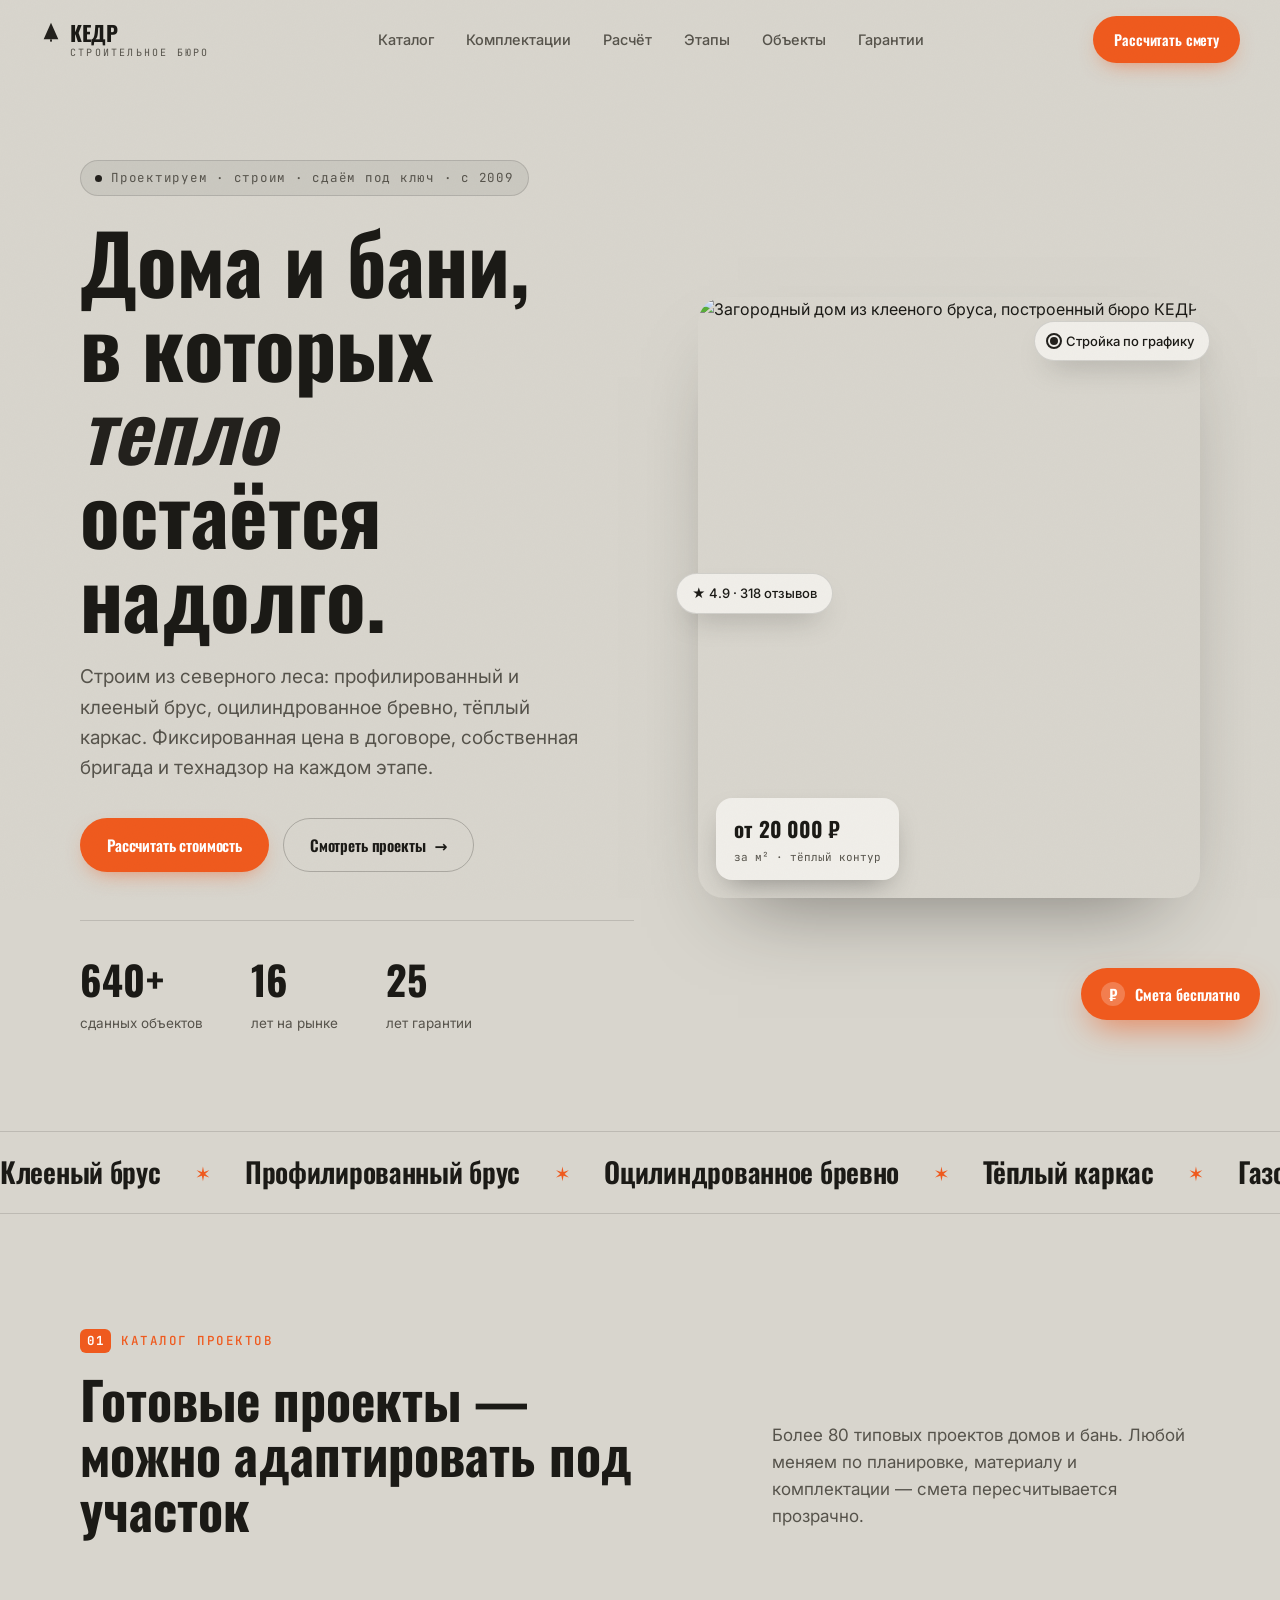
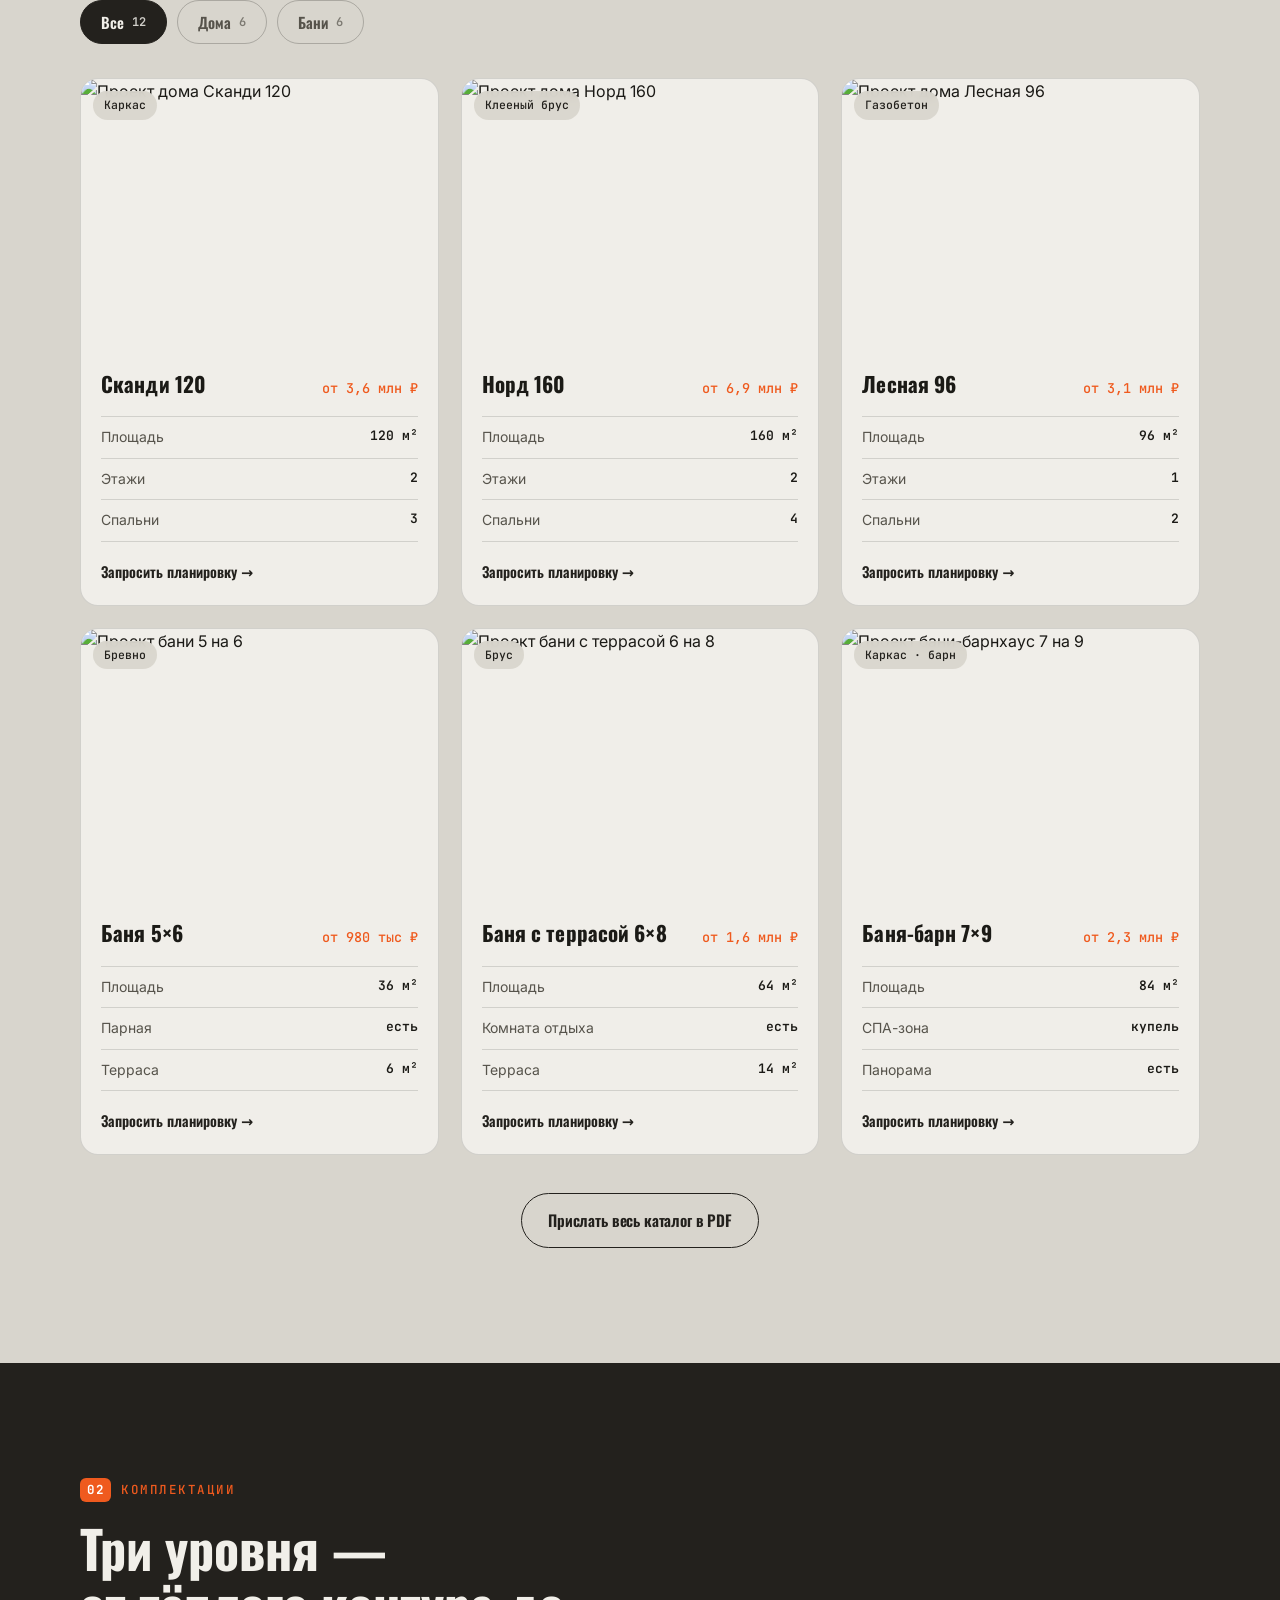
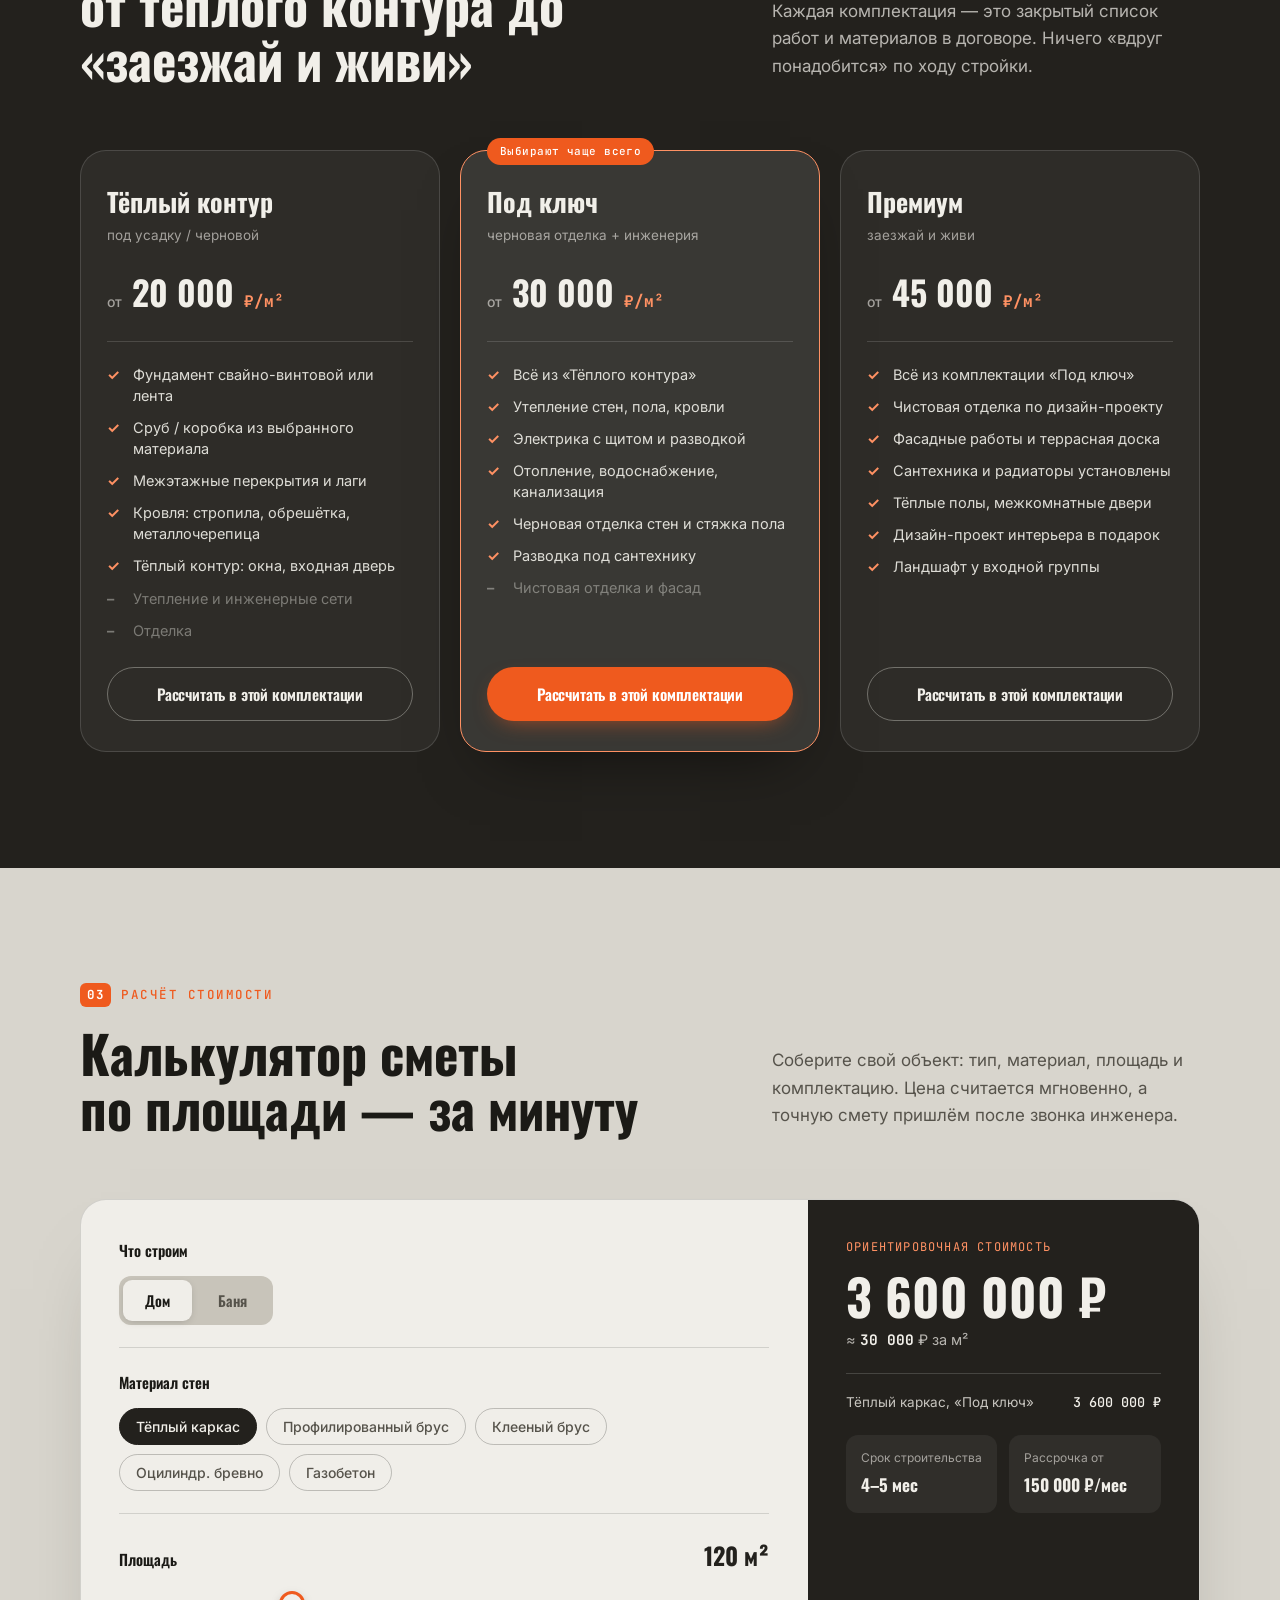
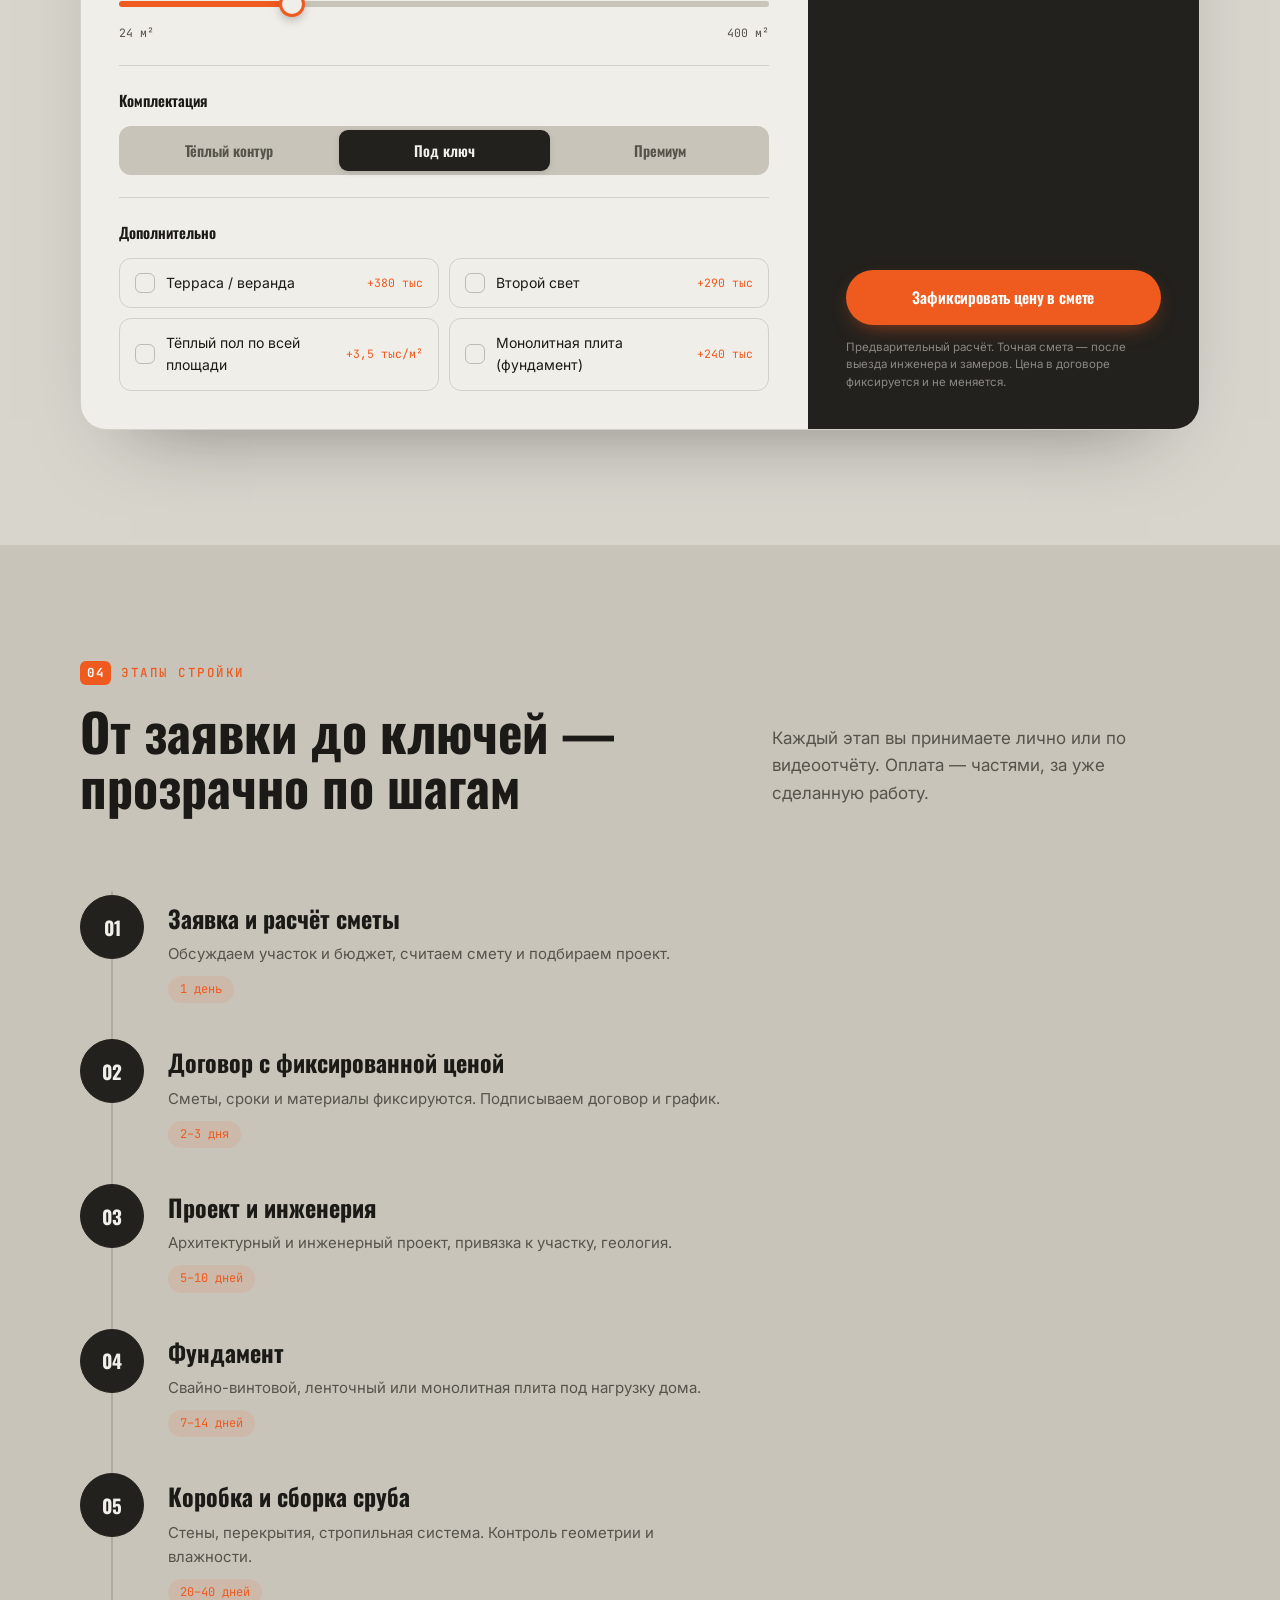
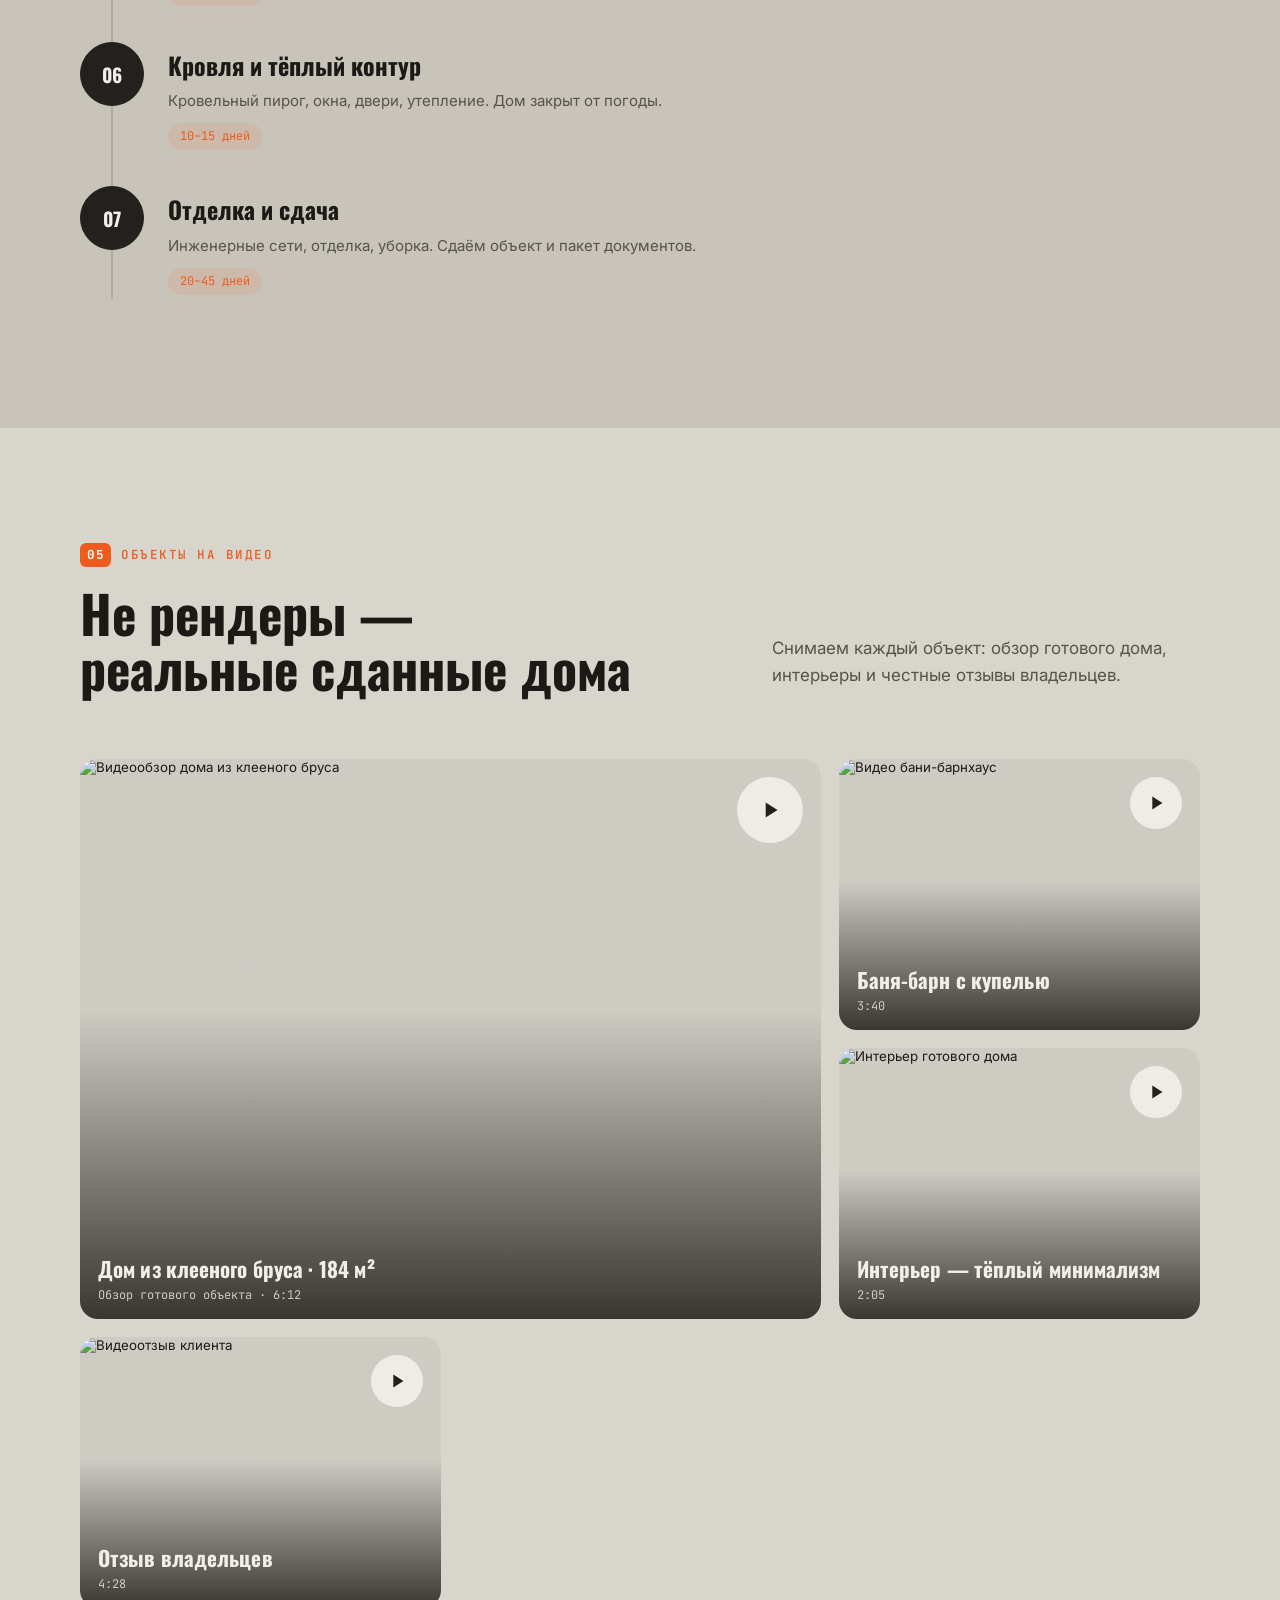
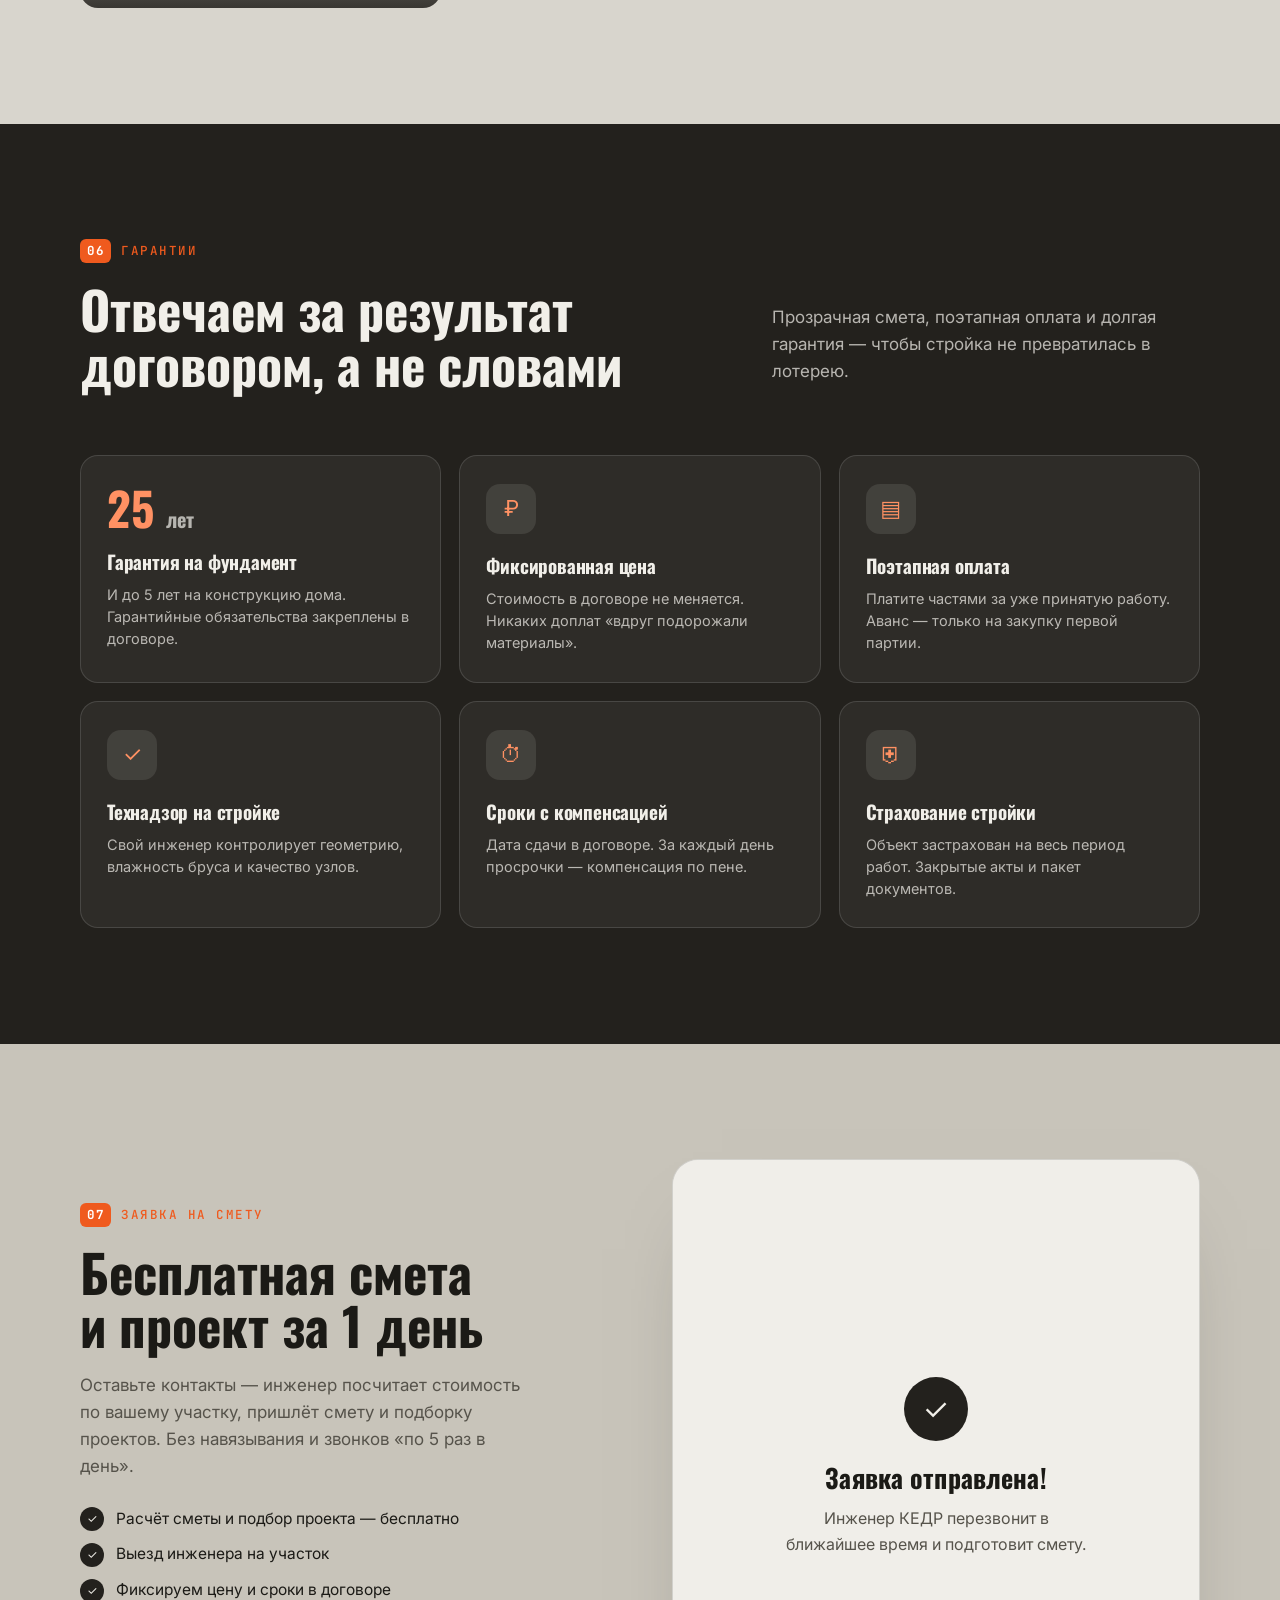
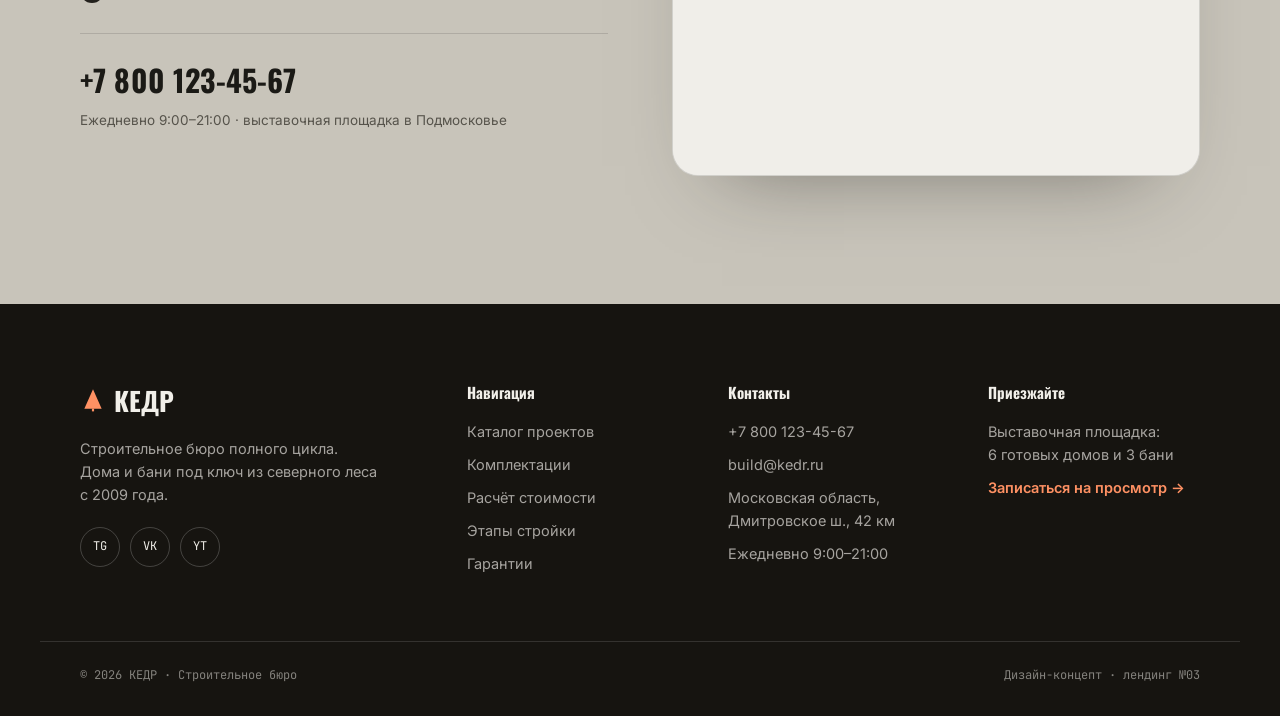
==== projects/kedr/index.html @ a8a4ff66 "Add KEDR project, widen layout to 1440px, bigger typography" ====
<!DOCTYPE html>
<html lang="ru">
<head>
<meta charset="UTF-8" />
<meta name="viewport" content="width=device-width, initial-scale=1.0" />
<title>КЕДР — дома и бани под ключ из северного леса</title>
<meta name="description" content="Строительное бюро КЕДР: дома и бани под ключ. Каталог проектов, комплектации, онлайн-расчёт сметы по площади, этапы стройки, видео объектов и гарантия фиксированной цены." />
<meta property="og:title" content="КЕДР — дома и бани под ключ" />
<meta property="og:description" content="Каталог проектов, расчёт сметы по площади, фиксированная цена в договоре, гарантия на конструкцию до 25 лет." />
<meta property="og:type" content="website" />
<link rel="preconnect" href="https://fonts.googleapis.com" />
<link rel="preconnect" href="https://fonts.gstatic.com" crossorigin />
<link href="https://fonts.googleapis.com/css2?family=Oswald:wght@300;400;500;600;700&family=Inter:wght@400;500;600&family=JetBrains+Mono:wght@400;500;700&display=swap" rel="stylesheet" />
<link rel="stylesheet" href="styles.css" />
<noscript><style>.reveal{opacity:1!important;transform:none!important}</style></noscript>
</head>
<body id="top">

<div class="grain" aria-hidden="true"></div>
<div class="scroll-progress" id="scrollProgress" aria-hidden="true"></div>

<!-- ░░ NAV ░░ -->
<header class="nav" id="nav">
  <a href="#top" class="brand" aria-label="КЕДР — на главную">
    <span class="brand__mark">
      <svg viewBox="0 0 24 24" width="22" height="22" aria-hidden="true">
        <path d="M12 2 L20 20 L4 20 Z M12 7 L16.5 17 L7.5 17 Z" fill="currentColor"/>
        <rect x="11" y="20" width="2" height="2.5" fill="currentColor"/>
      </svg>
      КЕДР
    </span>
    <span class="brand__sub">строительное бюро</span>
  </a>
  <nav class="nav__links" aria-label="Навигация">
    <a href="#catalog">Каталог</a>
    <a href="#packages">Комплектации</a>
    <a href="#calc">Расчёт</a>
    <a href="#stages">Этапы</a>
    <a href="#video">Объекты</a>
    <a href="#warranty">Гарантии</a>
  </nav>
  <a href="#lead" class="btn btn--solid nav__cta">Рассчитать смету</a>
  <button class="burger" id="burger" aria-label="Открыть меню" aria-expanded="false">
    <span></span><span></span>
  </button>
</header>

<div class="mobile-menu" id="mobileMenu" aria-hidden="true">
  <a href="#catalog">Каталог проектов</a>
  <a href="#packages">Комплектации</a>
  <a href="#calc">Расчёт стоимости</a>
  <a href="#stages">Этапы стройки</a>
  <a href="#video">Объекты на видео</a>
  <a href="#warranty">Гарантии</a>
  <a href="#lead" class="btn btn--solid">Рассчитать смету</a>
</div>

<main>

<!-- ░░ HERO ░░ -->
<section class="hero">
  <div class="hero__inner">
    <div class="hero__text reveal">
      <p class="eyebrow"><span class="eyebrow__dot"></span> Проектируем · строим · сдаём под ключ · с 2009</p>
      <h1 class="hero__title">
        Дома и бани,<br />
        в которых <em>тепло</em><br />
        остаётся надолго.
      </h1>
      <p class="hero__lead">
        Строим из северного леса: профилированный и клееный брус,
        оцилиндрованное бревно, тёплый каркас. Фиксированная цена в договоре,
        собственная бригада и технадзор на каждом этапе.
      </p>
      <div class="hero__actions">
        <a href="#calc" class="btn btn--solid">Рассчитать стоимость</a>
        <a href="#catalog" class="btn btn--ghost">
          Смотреть проекты
          <span class="btn__arrow">→</span>
        </a>
      </div>
      <ul class="hero__stats">
        <li><strong data-count="640" data-suffix="+">0</strong><span>сданных объектов</span></li>
        <li><strong data-count="16">0</strong><span>лет на рынке</span></li>
        <li><strong data-count="25">0</strong><span>лет гарантии</span></li>
      </ul>
    </div>

    <div class="hero__media reveal">
      <div class="hero__frame">
        <img src="https://loremflickr.com/1000/1200/cottage,wooden?lock=201" alt="Загородный дом из клееного бруса, построенный бюро КЕДР" loading="eager" />
        <div class="hero__badge">
          <span class="hero__badge-num">от 20 000 ₽</span>
          <span class="hero__badge-cap">за м² · тёплый контур</span>
        </div>
      </div>
      <div class="hero__chip hero__chip--1">
        <span class="dotpulse"></span> Стройка по графику
      </div>
      <div class="hero__chip hero__chip--2">
        ★ 4.9 · 318 отзывов
      </div>
    </div>
  </div>

  <!-- marquee -->
  <div class="marquee" aria-hidden="true">
    <div class="marquee__track">
      <span>Клееный брус</span><span class="marquee__dot">✶</span>
      <span>Профилированный брус</span><span class="marquee__dot">✶</span>
      <span>Оцилиндрованное бревно</span><span class="marquee__dot">✶</span>
      <span>Тёплый каркас</span><span class="marquee__dot">✶</span>
      <span>Газобетон</span><span class="marquee__dot">✶</span>
      <span>Дома под ключ</span><span class="marquee__dot">✶</span>
      <span>Бани и СПА</span><span class="marquee__dot">✶</span>
      <span>Фиксированная смета</span><span class="marquee__dot">✶</span>
      <span>Клееный брус</span><span class="marquee__dot">✶</span>
      <span>Профилированный брус</span><span class="marquee__dot">✶</span>
      <span>Оцилиндрованное бревно</span><span class="marquee__dot">✶</span>
      <span>Тёплый каркас</span><span class="marquee__dot">✶</span>
      <span>Газобетон</span><span class="marquee__dot">✶</span>
      <span>Дома под ключ</span><span class="marquee__dot">✶</span>
      <span>Бани и СПА</span><span class="marquee__dot">✶</span>
      <span>Фиксированная смета</span><span class="marquee__dot">✶</span>
    </div>
  </div>
</section>

<!-- ░░ CATALOG ░░ -->
<section class="section" id="catalog">
  <div class="container">
    <div class="sec-head reveal">
      <div>
        <p class="kicker"><span class="kicker__idx">01</span> Каталог проектов</p>
        <h2 class="sec-title">Готовые проекты —<br />можно адаптировать под участок</h2>
      </div>
      <p class="sec-note">Более 80 типовых проектов домов и бань. Любой меняем по планировке, материалу и комплектации — смета пересчитывается прозрачно.</p>
    </div>

    <div class="filters reveal" role="tablist" aria-label="Фильтр каталога">
      <button class="filter is-active" data-filter="all" role="tab" aria-selected="true">Все <span>12</span></button>
      <button class="filter" data-filter="house" role="tab" aria-selected="false">Дома <span>6</span></button>
      <button class="filter" data-filter="bath" role="tab" aria-selected="false">Бани <span>6</span></button>
    </div>

    <div class="catalog-grid" id="catalogGrid">
      <!-- HOUSES -->
      <article class="proj reveal" data-cat="house">
        <div class="proj__media">
          <img src="https://loremflickr.com/900/650/cottage,scandinavian?lock=202" alt="Проект дома Сканди 120" loading="lazy" />
          <span class="proj__tag">Каркас</span>
        </div>
        <div class="proj__body">
          <div class="proj__top">
            <h3 class="proj__name">Сканди&nbsp;120</h3>
            <span class="proj__price">от 3,6 млн ₽</span>
          </div>
          <ul class="proj__specs">
            <li><span>Площадь</span><b>120 м²</b></li>
            <li><span>Этажи</span><b>2</b></li>
            <li><span>Спальни</span><b>3</b></li>
          </ul>
          <a href="#lead" class="proj__cta">Запросить планировку →</a>
        </div>
      </article>

      <article class="proj reveal" data-cat="house">
        <div class="proj__media">
          <img src="https://loremflickr.com/900/650/house,modern?lock=203" alt="Проект дома Норд 160" loading="lazy" />
          <span class="proj__tag">Клееный брус</span>
        </div>
        <div class="proj__body">
          <div class="proj__top">
            <h3 class="proj__name">Норд&nbsp;160</h3>
            <span class="proj__price">от 6,9 млн ₽</span>
          </div>
          <ul class="proj__specs">
            <li><span>Площадь</span><b>160 м²</b></li>
            <li><span>Этажи</span><b>2</b></li>
            <li><span>Спальни</span><b>4</b></li>
          </ul>
          <a href="#lead" class="proj__cta">Запросить планировку →</a>
        </div>
      </article>

      <article class="proj reveal" data-cat="house">
        <div class="proj__media">
          <img src="https://loremflickr.com/900/650/cabin,forest?lock=204" alt="Проект дома Лесная 96" loading="lazy" />
          <span class="proj__tag">Газобетон</span>
        </div>
        <div class="proj__body">
          <div class="proj__top">
            <h3 class="proj__name">Лесная&nbsp;96</h3>
            <span class="proj__price">от 3,1 млн ₽</span>
          </div>
          <ul class="proj__specs">
            <li><span>Площадь</span><b>96 м²</b></li>
            <li><span>Этажи</span><b>1</b></li>
            <li><span>Спальни</span><b>2</b></li>
          </ul>
          <a href="#lead" class="proj__cta">Запросить планировку →</a>
        </div>
      </article>

      <!-- BATHS -->
      <article class="proj reveal" data-cat="bath">
        <div class="proj__media">
          <img src="https://loremflickr.com/900/650/sauna?lock=205" alt="Проект бани 5 на 6" loading="lazy" />
          <span class="proj__tag">Бревно</span>
        </div>
        <div class="proj__body">
          <div class="proj__top">
            <h3 class="proj__name">Баня&nbsp;5×6</h3>
            <span class="proj__price">от 980 тыс ₽</span>
          </div>
          <ul class="proj__specs">
            <li><span>Площадь</span><b>36 м²</b></li>
            <li><span>Парная</span><b>есть</b></li>
            <li><span>Терраса</span><b>6 м²</b></li>
          </ul>
          <a href="#lead" class="proj__cta">Запросить планировку →</a>
        </div>
      </article>

      <article class="proj reveal" data-cat="bath">
        <div class="proj__media">
          <img src="https://loremflickr.com/900/650/sauna,wooden?lock=206" alt="Проект бани с террасой 6 на 8" loading="lazy" />
          <span class="proj__tag">Брус</span>
        </div>
        <div class="proj__body">
          <div class="proj__top">
            <h3 class="proj__name">Баня с террасой 6×8</h3>
            <span class="proj__price">от 1,6 млн ₽</span>
          </div>
          <ul class="proj__specs">
            <li><span>Площадь</span><b>64 м²</b></li>
            <li><span>Комната отдыха</span><b>есть</b></li>
            <li><span>Терраса</span><b>14 м²</b></li>
          </ul>
          <a href="#lead" class="proj__cta">Запросить планировку →</a>
        </div>
      </article>

      <article class="proj reveal" data-cat="bath">
        <div class="proj__media">
          <img src="https://loremflickr.com/900/650/sauna,bath?lock=207" alt="Проект бани-барнхаус 7 на 9" loading="lazy" />
          <span class="proj__tag">Каркас · барн</span>
        </div>
        <div class="proj__body">
          <div class="proj__top">
            <h3 class="proj__name">Баня-барн 7×9</h3>
            <span class="proj__price">от 2,3 млн ₽</span>
          </div>
          <ul class="proj__specs">
            <li><span>Площадь</span><b>84 м²</b></li>
            <li><span>СПА-зона</span><b>купель</b></li>
            <li><span>Панорама</span><b>есть</b></li>
          </ul>
          <a href="#lead" class="proj__cta">Запросить планировку →</a>
        </div>
      </article>
    </div>

    <div class="catalog-foot reveal">
      <a href="#lead" class="btn btn--outline">Прислать весь каталог в PDF</a>
    </div>
  </div>
</section>

<!-- ░░ PACKAGES ░░ -->
<section class="section section--dark" id="packages">
  <div class="container">
    <div class="sec-head reveal">
      <div>
        <p class="kicker kicker--light"><span class="kicker__idx">02</span> Комплектации</p>
        <h2 class="sec-title">Три уровня —<br />от тёплого контура до «заезжай и живи»</h2>
      </div>
      <p class="sec-note sec-note--light">Каждая комплектация — это закрытый список работ и материалов в договоре. Ничего «вдруг понадобится» по ходу стройки.</p>
    </div>

    <div class="pkg-grid">
      <article class="pkg reveal">
        <div class="pkg__head">
          <h3 class="pkg__name">Тёплый контур</h3>
          <p class="pkg__sub">под усадку / черновой</p>
        </div>
        <div class="pkg__price"><span>от</span> 20 000 <i>₽/м²</i></div>
        <ul class="pkg__list">
          <li>Фундамент свайно-винтовой или лента</li>
          <li>Сруб / коробка из выбранного материала</li>
          <li>Межэтажные перекрытия и лаги</li>
          <li>Кровля: стропила, обрешётка, металлочерепица</li>
          <li>Тёплый контур: окна, входная дверь</li>
          <li class="is-off">Утепление и инженерные сети</li>
          <li class="is-off">Отделка</li>
        </ul>
        <a href="#calc" class="btn btn--outline btn--full">Рассчитать в этой комплектации</a>
      </article>

      <article class="pkg pkg--featured reveal">
        <span class="pkg__badge">Выбирают чаще всего</span>
        <div class="pkg__head">
          <h3 class="pkg__name">Под ключ</h3>
          <p class="pkg__sub">черновая отделка + инженерия</p>
        </div>
        <div class="pkg__price"><span>от</span> 30 000 <i>₽/м²</i></div>
        <ul class="pkg__list">
          <li>Всё из «Тёплого контура»</li>
          <li>Утепление стен, пола, кровли</li>
          <li>Электрика с щитом и разводкой</li>
          <li>Отопление, водоснабжение, канализация</li>
          <li>Черновая отделка стен и стяжка пола</li>
          <li>Разводка под сантехнику</li>
          <li class="is-off">Чистовая отделка и фасад</li>
        </ul>
        <a href="#calc" class="btn btn--solid btn--full">Рассчитать в этой комплектации</a>
      </article>

      <article class="pkg reveal">
        <div class="pkg__head">
          <h3 class="pkg__name">Премиум</h3>
          <p class="pkg__sub">заезжай и живи</p>
        </div>
        <div class="pkg__price"><span>от</span> 45 000 <i>₽/м²</i></div>
        <ul class="pkg__list">
          <li>Всё из комплектации «Под ключ»</li>
          <li>Чистовая отделка по дизайн-проекту</li>
          <li>Фасадные работы и террасная доска</li>
          <li>Сантехника и радиаторы установлены</li>
          <li>Тёплые полы, межкомнатные двери</li>
          <li>Дизайн-проект интерьера в подарок</li>
          <li>Ландшафт у входной группы</li>
        </ul>
        <a href="#calc" class="btn btn--outline btn--full">Рассчитать в этой комплектации</a>
      </article>
    </div>
  </div>
</section>

<!-- ░░ CALCULATOR ░░ -->
<section class="section" id="calc">
  <div class="container">
    <div class="sec-head reveal">
      <div>
        <p class="kicker"><span class="kicker__idx">03</span> Расчёт стоимости</p>
        <h2 class="sec-title">Калькулятор сметы<br />по площади — за минуту</h2>
      </div>
      <p class="sec-note">Соберите свой объект: тип, материал, площадь и комплектацию. Цена считается мгновенно, а точную смету пришлём после звонка инженера.</p>
    </div>

    <div class="calc reveal">
      <div class="calc__controls">

        <div class="calc__row">
          <span class="calc__label">Что строим</span>
          <div class="seg" id="calcType" role="group" aria-label="Тип объекта">
            <button class="seg__btn is-active" data-val="house">Дом</button>
            <button class="seg__btn" data-val="bath">Баня</button>
          </div>
        </div>

        <div class="calc__row">
          <span class="calc__label">Материал стен</span>
          <div class="chips-select" id="calcMaterial" role="group" aria-label="Материал">
            <button class="cs is-active" data-val="frame" data-rate="30000">Тёплый каркас</button>
            <button class="cs" data-val="profbrus" data-rate="38000">Профилированный брус</button>
            <button class="cs" data-val="glued" data-rate="58000">Клееный брус</button>
            <button class="cs" data-val="log" data-rate="46000">Оцилиндр. бревно</button>
            <button class="cs" data-val="aerated" data-rate="40000">Газобетон</button>
          </div>
        </div>

        <div class="calc__row">
          <div class="calc__label-line">
            <span class="calc__label">Площадь</span>
            <span class="calc__area" id="calcAreaOut">120 м²</span>
          </div>
          <input type="range" id="calcArea" class="range" min="24" max="400" step="2" value="120" aria-label="Площадь, м²" />
          <div class="range__scale"><span>24 м²</span><span>400 м²</span></div>
        </div>

        <div class="calc__row">
          <span class="calc__label">Комплектация</span>
          <div class="seg seg--3" id="calcPackage" role="group" aria-label="Комплектация">
            <button class="seg__btn" data-val="0.65" data-name="Тёплый контур">Тёплый контур</button>
            <button class="seg__btn is-active" data-val="1" data-name="Под ключ">Под ключ</button>
            <button class="seg__btn" data-val="1.5" data-name="Премиум">Премиум</button>
          </div>
        </div>

        <div class="calc__row">
          <span class="calc__label">Дополнительно</span>
          <div class="opts" id="calcOpts">
            <label class="opt"><input type="checkbox" data-add="380000" /><span>Терраса / веранда</span><i>+380 тыс</i></label>
            <label class="opt"><input type="checkbox" data-add="290000" /><span>Второй свет</span><i>+290 тыс</i></label>
            <label class="opt"><input type="checkbox" data-rate-add="3500" /><span>Тёплый пол по всей площади</span><i>+3,5 тыс/м²</i></label>
            <label class="opt"><input type="checkbox" data-add="240000" /><span>Монолитная плита (фундамент)</span><i>+240 тыс</i></label>
          </div>
        </div>
      </div>

      <aside class="calc__result" id="calcResult">
        <p class="calc__result-label">Ориентировочная стоимость</p>
        <div class="calc__total"><span id="calcTotal">5 040 000</span> ₽</div>
        <p class="calc__perm">≈ <b id="calcPerM">42 000</b> ₽ за м²</p>

        <ul class="calc__breakdown" id="calcBreakdown"></ul>

        <div class="calc__meta">
          <div class="calc__meta-item">
            <span>Срок строительства</span>
            <b id="calcTerm">4–5 мес</b>
          </div>
          <div class="calc__meta-item">
            <span>Рассрочка от</span>
            <b id="calcMonthly">210 000 ₽/мес</b>
          </div>
        </div>

        <a href="#lead" class="btn btn--solid btn--full" id="calcToLead">Зафиксировать цену в смете</a>
        <p class="calc__disclaimer">Предварительный расчёт. Точная смета — после выезда инженера и замеров. Цена в договоре фиксируется и не меняется.</p>
      </aside>
    </div>
  </div>
</section>

<!-- ░░ STAGES ░░ -->
<section class="section section--soft" id="stages">
  <div class="container">
    <div class="sec-head reveal">
      <div>
        <p class="kicker"><span class="kicker__idx">04</span> Этапы стройки</p>
        <h2 class="sec-title">От заявки до ключей —<br />прозрачно по шагам</h2>
      </div>
      <p class="sec-note">Каждый этап вы принимаете лично или по видеоотчёту. Оплата — частями, за уже сделанную работу.</p>
    </div>

    <ol class="timeline">
      <li class="tl reveal">
        <span class="tl__num">01</span>
        <div class="tl__body">
          <h3>Заявка и расчёт сметы</h3>
          <p>Обсуждаем участок и бюджет, считаем смету и подбираем проект.</p>
          <span class="tl__time">1 день</span>
        </div>
      </li>
      <li class="tl reveal">
        <span class="tl__num">02</span>
        <div class="tl__body">
          <h3>Договор с фиксированной ценой</h3>
          <p>Сметы, сроки и материалы фиксируются. Подписываем договор и график.</p>
          <span class="tl__time">2–3 дня</span>
        </div>
      </li>
      <li class="tl reveal">
        <span class="tl__num">03</span>
        <div class="tl__body">
          <h3>Проект и инженерия</h3>
          <p>Архитектурный и инженерный проект, привязка к участку, геология.</p>
          <span class="tl__time">5–10 дней</span>
        </div>
      </li>
      <li class="tl reveal">
        <span class="tl__num">04</span>
        <div class="tl__body">
          <h3>Фундамент</h3>
          <p>Свайно-винтовой, ленточный или монолитная плита под нагрузку дома.</p>
          <span class="tl__time">7–14 дней</span>
        </div>
      </li>
      <li class="tl reveal">
        <span class="tl__num">05</span>
        <div class="tl__body">
          <h3>Коробка и сборка сруба</h3>
          <p>Стены, перекрытия, стропильная система. Контроль геометрии и влажности.</p>
          <span class="tl__time">20–40 дней</span>
        </div>
      </li>
      <li class="tl reveal">
        <span class="tl__num">06</span>
        <div class="tl__body">
          <h3>Кровля и тёплый контур</h3>
          <p>Кровельный пирог, окна, двери, утепление. Дом закрыт от погоды.</p>
          <span class="tl__time">10–15 дней</span>
        </div>
      </li>
      <li class="tl reveal">
        <span class="tl__num">07</span>
        <div class="tl__body">
          <h3>Отделка и сдача</h3>
          <p>Инженерные сети, отделка, уборка. Сдаём объект и пакет документов.</p>
          <span class="tl__time">20–45 дней</span>
        </div>
      </li>
    </ol>
  </div>
</section>

<!-- ░░ VIDEO ░░ -->
<section class="section" id="video">
  <div class="container">
    <div class="sec-head reveal">
      <div>
        <p class="kicker"><span class="kicker__idx">05</span> Объекты на видео</p>
        <h2 class="sec-title">Не рендеры —<br />реальные сданные дома</h2>
      </div>
      <p class="sec-note">Снимаем каждый объект: обзор готового дома, интерьеры и честные отзывы владельцев.</p>
    </div>

    <div class="video-grid">
      <button class="vid vid--feature reveal" data-video data-title="Дом из клееного бруса, 184 м²" data-poster="https://loremflickr.com/1400/900/cottage,wooden?lock=208">
        <img src="https://loremflickr.com/1400/900/cottage,wooden?lock=208" alt="Видеообзор дома из клееного бруса" loading="lazy" />
        <span class="vid__play"><svg viewBox="0 0 24 24" width="26" height="26" aria-hidden="true"><path d="M8 5v14l11-7z" fill="currentColor"/></svg></span>
        <span class="vid__meta"><b>Дом из клееного бруса · 184 м²</b><i>Обзор готового объекта · 6:12</i></span>
      </button>

      <button class="vid reveal" data-video data-title="Баня-барнхаус с купелью" data-poster="https://loremflickr.com/1000/700/sauna?lock=209">
        <img src="https://loremflickr.com/1000/700/sauna?lock=209" alt="Видео бани-барнхаус" loading="lazy" />
        <span class="vid__play"><svg viewBox="0 0 24 24" width="22" height="22" aria-hidden="true"><path d="M8 5v14l11-7z" fill="currentColor"/></svg></span>
        <span class="vid__meta"><b>Баня-барн с купелью</b><i>3:40</i></span>
      </button>

      <button class="vid reveal" data-video data-title="Интерьер дома — тёплый минимализм" data-poster="https://loremflickr.com/1000/700/interior,wood?lock=210">
        <img src="https://loremflickr.com/1000/700/interior,wood?lock=210" alt="Интерьер готового дома" loading="lazy" />
        <span class="vid__play"><svg viewBox="0 0 24 24" width="22" height="22" aria-hidden="true"><path d="M8 5v14l11-7z" fill="currentColor"/></svg></span>
        <span class="vid__meta"><b>Интерьер — тёплый минимализм</b><i>2:05</i></span>
      </button>

      <button class="vid reveal" data-video data-title="Отзыв семьи Кузнецовых" data-poster="https://loremflickr.com/1000/700/cottage,house?lock=211">
        <img src="https://loremflickr.com/1000/700/cottage,house?lock=211" alt="Видеоотзыв клиента" loading="lazy" />
        <span class="vid__play"><svg viewBox="0 0 24 24" width="22" height="22" aria-hidden="true"><path d="M8 5v14l11-7z" fill="currentColor"/></svg></span>
        <span class="vid__meta"><b>Отзыв владельцев</b><i>4:28</i></span>
      </button>
    </div>
  </div>
</section>

<!-- ░░ WARRANTY ░░ -->
<section class="section section--dark" id="warranty">
  <div class="container">
    <div class="sec-head reveal">
      <div>
        <p class="kicker kicker--light"><span class="kicker__idx">06</span> Гарантии</p>
        <h2 class="sec-title">Отвечаем за результат<br />договором, а не словами</h2>
      </div>
      <p class="sec-note sec-note--light">Прозрачная смета, поэтапная оплата и долгая гарантия — чтобы стройка не превратилась в лотерею.</p>
    </div>

    <div class="warranty-grid">
      <article class="war reveal">
        <span class="war__big">25 <i>лет</i></span>
        <h3>Гарантия на фундамент</h3>
        <p>И до 5 лет на конструкцию дома. Гарантийные обязательства закреплены в договоре.</p>
      </article>
      <article class="war reveal">
        <span class="war__icon">₽</span>
        <h3>Фиксированная цена</h3>
        <p>Стоимость в договоре не меняется. Никаких доплат «вдруг подорожали материалы».</p>
      </article>
      <article class="war reveal">
        <span class="war__icon">▤</span>
        <h3>Поэтапная оплата</h3>
        <p>Платите частями за уже принятую работу. Аванс — только на закупку первой партии.</p>
      </article>
      <article class="war reveal">
        <span class="war__icon">✓</span>
        <h3>Технадзор на стройке</h3>
        <p>Свой инженер контролирует геометрию, влажность бруса и качество узлов.</p>
      </article>
      <article class="war reveal">
        <span class="war__icon">⏱</span>
        <h3>Сроки с компенсацией</h3>
        <p>Дата сдачи в договоре. За каждый день просрочки — компенсация по пене.</p>
      </article>
      <article class="war reveal">
        <span class="war__icon">⛨</span>
        <h3>Страхование стройки</h3>
        <p>Объект застрахован на весь период работ. Закрытые акты и пакет документов.</p>
      </article>
    </div>
  </div>
</section>

<!-- ░░ LEAD / FORM ░░ -->
<section class="section section--lead" id="lead">
  <div class="container">
    <div class="lead">
      <div class="lead__text reveal">
        <p class="kicker"><span class="kicker__idx">07</span> Заявка на смету</p>
        <h2 class="lead__title">Бесплатная смета<br />и проект за 1 день</h2>
        <p class="lead__lead">Оставьте контакты — инженер посчитает стоимость по вашему участку, пришлёт смету и подборку проектов. Без навязывания и звонков «по 5 раз в день».</p>
        <ul class="lead__bullets">
          <li><span>✓</span> Расчёт сметы и подбор проекта — бесплатно</li>
          <li><span>✓</span> Выезд инженера на участок</li>
          <li><span>✓</span> Фиксируем цену и сроки в договоре</li>
        </ul>
        <div class="lead__contacts">
          <a href="tel:+78001234567" class="lead__phone">+7 800 123-45-67</a>
          <span class="lead__hours">Ежедневно 9:00–21:00 · выставочная площадка в Подмосковье</span>
        </div>
      </div>

      <form class="form reveal" id="leadForm" novalidate>
        <div class="field">
          <label for="fName">Имя</label>
          <input type="text" id="fName" name="name" placeholder="Как к вам обращаться" autocomplete="name" />
          <span class="field__err" data-err="fName"></span>
        </div>
        <div class="field">
          <label for="fPhone">Телефон</label>
          <input type="tel" id="fPhone" name="phone" placeholder="+7 (___) ___-__-__" inputmode="tel" autocomplete="tel" />
          <span class="field__err" data-err="fPhone"></span>
        </div>
        <div class="field-row">
          <div class="field">
            <label for="fType">Объект</label>
            <select id="fType" name="type">
              <option value="Дом">Дом</option>
              <option value="Баня">Баня</option>
              <option value="Дом + баня">Дом + баня</option>
              <option value="Ещё не решил">Ещё не решил</option>
            </select>
          </div>
          <div class="field">
            <label for="fArea">Площадь, м²</label>
            <input type="number" id="fArea" name="area" placeholder="напр. 120" min="10" max="2000" inputmode="numeric" />
          </div>
        </div>
        <div class="field">
          <label for="fComment">Комментарий <em>(необязательно)</em></label>
          <textarea id="fComment" name="comment" rows="2" placeholder="Участок, сроки, пожелания по проекту…"></textarea>
        </div>
        <label class="agree">
          <input type="checkbox" id="fAgree" checked />
          <span>Согласен на обработку персональных данных</span>
        </label>
        <button type="submit" class="btn btn--solid btn--full btn--lg">Получить смету</button>
        <p class="form__note">Перезвоним в течение 15 минут в рабочее время</p>

        <div class="form__success" id="formSuccess" hidden>
          <div class="form__success-ic">✓</div>
          <h3>Заявка отправлена!</h3>
          <p>Инженер КЕДР перезвонит в ближайшее время и подготовит смету.</p>
        </div>
      </form>
    </div>
  </div>
</section>

</main>

<!-- ░░ FOOTER ░░ -->
<footer class="footer">
  <div class="container footer__grid">
    <div class="footer__brand">
      <span class="brand__mark brand__mark--lg">
        <svg viewBox="0 0 24 24" width="26" height="26" aria-hidden="true">
          <path d="M12 2 L20 20 L4 20 Z M12 7 L16.5 17 L7.5 17 Z" fill="currentColor"/>
          <rect x="11" y="20" width="2" height="2.5" fill="currentColor"/>
        </svg>
        КЕДР
      </span>
      <p>Строительное бюро полного цикла. Дома и бани под ключ из северного леса с 2009 года.</p>
      <div class="footer__socials">
        <a href="#" aria-label="Telegram">TG</a>
        <a href="#" aria-label="ВКонтакте">VK</a>
        <a href="#" aria-label="YouTube">YT</a>
      </div>
    </div>
    <div class="footer__col">
      <h4>Навигация</h4>
      <a href="#catalog">Каталог проектов</a>
      <a href="#packages">Комплектации</a>
      <a href="#calc">Расчёт стоимости</a>
      <a href="#stages">Этапы стройки</a>
      <a href="#warranty">Гарантии</a>
    </div>
    <div class="footer__col">
      <h4>Контакты</h4>
      <a href="tel:+78001234567">+7 800 123-45-67</a>
      <a href="mailto:build@kedr.ru">build@kedr.ru</a>
      <span>Московская область,<br />Дмитровское ш., 42 км</span>
      <span>Ежедневно 9:00–21:00</span>
    </div>
    <div class="footer__col">
      <h4>Приезжайте</h4>
      <span>Выставочная площадка:<br />6 готовых домов и 3 бани</span>
      <a href="#lead" class="footer__cta">Записаться на просмотр →</a>
    </div>
  </div>
  <div class="container footer__bottom">
    <span>© 2026 КЕДР · Строительное бюро</span>
    <span>Дизайн-концепт · лендинг №03</span>
  </div>
</footer>

<!-- ░░ VIDEO MODAL ░░ -->
<div class="vmodal" id="vmodal" aria-hidden="true" role="dialog" aria-modal="true" aria-label="Видео объекта">
  <div class="vmodal__backdrop" data-close></div>
  <div class="vmodal__inner">
    <button class="vmodal__close" data-close aria-label="Закрыть">✕</button>
    <div class="vmodal__stage">
      <img id="vmodalImg" src="" alt="" />
      <div class="vmodal__playbig"><svg viewBox="0 0 24 24" width="34" height="34" aria-hidden="true"><path d="M8 5v14l11-7z" fill="currentColor"/></svg></div>
      <div class="vmodal__shine"></div>
    </div>
    <div class="vmodal__cap">
      <b id="vmodalTitle">Видео объекта</b>
      <span>Демо-превью. В продакшене сюда подключается реальный ролик с YouTube/Vimeo.</span>
    </div>
  </div>
</div>

<a href="#lead" class="fab" id="fab" aria-label="Рассчитать смету">
  <span class="fab__ic">₽</span>
  <span class="fab__txt">Смета бесплатно</span>
</a>

<script src="script.js"></script>
</body>
</html>
---- projects/kedr/styles.css ----
/* ===========================================================
   КЕДР — дома и бани под ключ
   Industrial · concrete / asphalt / safety-orange · Oswald
   =========================================================== */

:root{
  --paper:#d8d5cd;
  --paper-2:#c8c4ba;
  --card:#f0eee9;
  --ink:#1b1a16;
  --ink-2:#56534b;
  --line:rgba(27,26,22,.14);
  --line-2:rgba(27,26,22,.24);

  --pine:#23211d;
  --pine-2:#161410;
  --pine-soft:#33302a;

  --amber:#ef5a1e;
  --amber-d:#d2480f;
  --amber-soft:#ff9163;

  --cream:#f1efe9;

  --d:"Oswald",system-ui,sans-serif;
  --b:"Inter",system-ui,sans-serif;
  --m:"JetBrains Mono",ui-monospace,monospace;

  --r:18px;
  --r-lg:26px;
  --ease:cubic-bezier(.22,1,.36,1);
  --maxw:1200px;
}

*{margin:0;padding:0;box-sizing:border-box}
html{scroll-behavior:smooth;scroll-padding-top:88px}
body{
  background:var(--paper);
  color:var(--ink);
  font-family:var(--b);
  font-size:16px;
  line-height:1.6;
  -webkit-font-smoothing:antialiased;
  overflow-x:hidden;
}
a{color:inherit;text-decoration:none}
img{display:block;max-width:100%}
button{font-family:inherit;cursor:pointer;border:none;background:none;color:inherit}
::selection{background:var(--amber);color:#fff}

/* grain overlay */
.grain{
  position:fixed;inset:0;z-index:9998;pointer-events:none;opacity:.5;
  background-image:url("data:image/svg+xml,%3Csvg xmlns='http://www.w3.org/2000/svg' width='160' height='160'%3E%3Cfilter id='n'%3E%3CfeTurbulence type='fractalNoise' baseFrequency='.9' numOctaves='3' stitchTiles='stitch'/%3E%3C/filter%3E%3Crect width='100%25' height='100%25' filter='url(%23n)' opacity='.045'/%3E%3C/svg%3E");
  mix-blend-mode:multiply;
}
.scroll-progress{
  position:fixed;top:0;left:0;height:3px;width:0;z-index:10000;
  background:linear-gradient(90deg,var(--amber),var(--amber-soft));
  transition:width .1s linear;
}

/* ---------- layout helpers ---------- */
.container{max-width:var(--maxw);margin:0 auto;padding:0 clamp(18px,4vw,40px)}
.section{padding:clamp(64px,9vw,128px) 0;position:relative}
.section--soft{background:var(--paper-2)}
.section--dark{background:var(--pine);color:var(--cream)}
.section--lead{background:var(--paper-2);padding-bottom:clamp(80px,10vw,140px)}

/* reveal */
.reveal{opacity:0;transform:translateY(26px);transition:opacity .8s var(--ease),transform .8s var(--ease)}
.reveal.in{opacity:1;transform:none}
@media (prefers-reduced-motion:reduce){
  .reveal{opacity:1;transform:none;transition:none}
  html{scroll-behavior:auto}
}

/* ---------- typography blocks ---------- */
.kicker{
  font-family:var(--m);font-size:12.5px;font-weight:500;letter-spacing:.12em;
  text-transform:uppercase;color:var(--amber);display:flex;align-items:center;gap:10px;margin-bottom:18px;
}
.kicker__idx{
  background:var(--amber);color:#fff;border-radius:6px;padding:2px 7px;font-weight:700;letter-spacing:.04em;
}
.sec-title{
  font-family:var(--d);font-weight:700;font-size:clamp(28px,4.4vw,52px);
  line-height:1.04;letter-spacing:-.025em;
}
.sec-head{
  display:grid;grid-template-columns:1.2fr .8fr;gap:clamp(20px,4vw,60px);
  align-items:end;margin-bottom:clamp(36px,5vw,64px);
}
.sec-note{color:var(--ink-2);font-size:clamp(15px,1.6vw,17px);max-width:430px;padding-bottom:6px}
.sec-note--light{color:rgba(241,239,233,.72)}

/* ---------- buttons ---------- */
.btn{
  display:inline-flex;align-items:center;justify-content:center;gap:9px;
  font-family:var(--d);font-weight:600;font-size:15.5px;letter-spacing:-.01em;
  padding:14px 26px;border-radius:100px;transition:.3s var(--ease);white-space:nowrap;
  border:1.5px solid transparent;
}
.btn--lg{padding:17px 30px;font-size:17px}
.btn--full{width:100%}
.btn--solid{background:var(--amber);color:#fff;box-shadow:0 8px 22px -10px rgba(239,90,30,.7)}
.btn--solid:hover{background:var(--amber-d);transform:translateY(-2px);box-shadow:0 14px 30px -10px rgba(239,90,30,.75)}
.btn--ghost{border-color:var(--line-2);color:var(--ink)}
.btn--ghost:hover{background:var(--ink);color:var(--paper);border-color:var(--ink)}
.btn--outline{border-color:var(--pine);color:var(--pine)}
.btn--outline:hover{background:var(--pine);color:var(--cream);transform:translateY(-2px)}
.btn__arrow{transition:transform .3s var(--ease)}
.btn--ghost:hover .btn__arrow{transform:translate(4px)}
.section--dark .btn--outline{border-color:rgba(241,239,233,.35);color:var(--cream)}
.section--dark .btn--outline:hover{background:var(--cream);color:var(--pine);border-color:var(--cream)}

/* ===========================================================
   NAV
   =========================================================== */
.nav{
  position:fixed;top:0;left:0;right:0;z-index:1000;
  display:flex;align-items:center;justify-content:space-between;gap:24px;
  padding:16px clamp(18px,4vw,40px);
  transition:.4s var(--ease);
}
.nav.scrolled{
  background:rgba(216,213,205,.82);backdrop-filter:blur(14px);
  box-shadow:0 1px 0 var(--line);padding-top:11px;padding-bottom:11px;
}
.brand{display:flex;flex-direction:column;line-height:1}
.brand__mark{
  display:flex;align-items:center;gap:8px;font-family:var(--d);font-weight:800;
  font-size:21px;letter-spacing:.02em;color:var(--ink);
}
.brand__mark svg{color:var(--pine)}
.brand__mark--lg{font-size:26px}
.brand__sub{font-family:var(--m);font-size:10px;letter-spacing:.22em;text-transform:uppercase;color:var(--ink-2);margin-top:5px;margin-left:30px}
.nav__links{display:flex;gap:6px}
.nav__links a{
  font-size:14.5px;font-weight:500;color:var(--ink-2);padding:8px 13px;border-radius:100px;transition:.25s;
}
.nav__links a:hover{color:var(--ink);background:rgba(27,26,22,.06)}
.nav__cta{padding:11px 20px;font-size:14.5px}
.burger{display:none;flex-direction:column;gap:6px;width:42px;height:42px;align-items:center;justify-content:center;border-radius:12px;border:1px solid var(--line-2)}
.burger span{width:20px;height:2px;background:var(--ink);border-radius:2px;transition:.3s var(--ease)}
.burger[aria-expanded="true"] span:first-child{transform:translateY(4px) rotate(45deg)}
.burger[aria-expanded="true"] span:last-child{transform:translateY(-4px) rotate(-45deg)}

.mobile-menu{
  position:fixed;inset:0;z-index:999;background:var(--paper);
  display:flex;flex-direction:column;justify-content:center;gap:6px;
  padding:0 28px;transform:translateY(-100%);transition:transform .5s var(--ease);
}
.mobile-menu.open{transform:none}
.mobile-menu a{font-family:var(--d);font-weight:600;font-size:27px;padding:11px 0;border-bottom:1px solid var(--line)}
.mobile-menu .btn{margin-top:20px;border-bottom:none}

/* ===========================================================
   HERO
   =========================================================== */
.hero{padding:clamp(108px,15vw,160px) 0 0;position:relative}
.hero__inner{
  max-width:var(--maxw);margin:0 auto;padding:0 clamp(18px,4vw,40px);
  display:grid;grid-template-columns:1.05fr .95fr;gap:clamp(28px,5vw,64px);align-items:center;
}
.eyebrow{
  display:inline-flex;align-items:center;gap:9px;font-family:var(--m);font-size:12.5px;
  letter-spacing:.06em;color:var(--ink-2);background:rgba(35,33,29,.07);
  border:1px solid var(--line);padding:7px 14px;border-radius:100px;margin-bottom:24px;
}
.eyebrow__dot{width:7px;height:7px;border-radius:50%;background:var(--pine)}
.hero__title{
  font-family:var(--d);font-weight:700;font-size:clamp(38px,6.6vw,82px);
  line-height:.98;letter-spacing:-.035em;margin-bottom:24px;
}
.hero__title em{font-style:italic;font-weight:600;color:var(--pine);position:relative}
.hero__lead{color:var(--ink-2);font-size:clamp(16px,1.9vw,19px);max-width:500px;margin-bottom:34px}
.hero__actions{display:flex;gap:14px;flex-wrap:wrap;margin-bottom:48px}
.hero__stats{display:flex;gap:clamp(20px,4vw,48px);list-style:none;border-top:1px solid var(--line);padding-top:26px;flex-wrap:wrap}
.hero__stats li{display:flex;flex-direction:column}
.hero__stats strong{font-family:var(--d);font-weight:700;font-size:clamp(28px,3.6vw,40px);letter-spacing:-.02em;color:var(--ink)}
.hero__stats span{font-size:13.5px;color:var(--ink-2);margin-top:2px}

.hero__media{position:relative}
.hero__frame{
  position:relative;border-radius:var(--r-lg);overflow:hidden;
  box-shadow:0 40px 80px -40px rgba(27,26,22,.5);aspect-ratio:5/6;
}
.hero__frame img{width:100%;height:100%;object-fit:cover}
.hero__badge{
  position:absolute;left:18px;bottom:18px;background:var(--card);border-radius:16px;
  padding:14px 18px;box-shadow:0 12px 30px -12px rgba(0,0,0,.4);
}
.hero__badge-num{display:block;font-family:var(--d);font-weight:700;font-size:21px;color:var(--ink)}
.hero__badge-cap{display:block;font-family:var(--m);font-size:11px;color:var(--ink-2);margin-top:3px}
.hero__chip{
  position:absolute;background:var(--card);border:1px solid var(--line);
  padding:9px 15px;border-radius:100px;font-size:13px;font-weight:500;
  box-shadow:0 14px 30px -14px rgba(0,0,0,.35);display:flex;align-items:center;gap:8px;
  animation:float 5s ease-in-out infinite;
}
.hero__chip--1{top:24px;right:-10px}
.hero__chip--2{top:46%;left:-22px;animation-delay:1.4s}
.dotpulse{width:8px;height:8px;border-radius:50%;background:var(--pine);position:relative}
.dotpulse::after{content:"";position:absolute;inset:-4px;border-radius:50%;border:2px solid var(--pine);animation:pulse 1.8s ease-out infinite}
@keyframes float{0%,100%{transform:translateY(0)}50%{transform:translateY(-9px)}}
@keyframes pulse{0%{opacity:.7;transform:scale(.6)}100%{opacity:0;transform:scale(1.6)}}

/* marquee */
.marquee{margin-top:clamp(56px,8vw,96px);border-top:1px solid var(--line);border-bottom:1px solid var(--line);padding:18px 0;overflow:hidden}
.marquee__track{display:flex;align-items:center;gap:34px;width:max-content;animation:scroll 38s linear infinite;font-family:var(--d);font-weight:600;font-size:clamp(18px,2.4vw,28px);color:var(--ink);letter-spacing:-.01em}
.marquee__dot{color:var(--amber);font-size:.7em}
@keyframes scroll{to{transform:translateX(-50%)}}

/* ===========================================================
   CATALOG
   =========================================================== */
.filters{display:flex;gap:10px;margin-bottom:34px;flex-wrap:wrap}
.filter{
  font-family:var(--d);font-weight:600;font-size:15px;padding:10px 20px;border-radius:100px;
  border:1.5px solid var(--line-2);color:var(--ink-2);transition:.25s var(--ease);display:flex;gap:8px;align-items:center;
}
.filter span{font-family:var(--m);font-size:12px;opacity:.7}
.filter:hover{border-color:var(--ink);color:var(--ink)}
.filter.is-active{background:var(--pine);border-color:var(--pine);color:var(--cream)}
.filter.is-active span{opacity:.85}

.catalog-grid{display:grid;grid-template-columns:repeat(3,1fr);gap:22px}
.proj{
  background:var(--card);border:1px solid var(--line);border-radius:var(--r);overflow:hidden;
  display:flex;flex-direction:column;transition:transform .45s var(--ease),box-shadow .45s var(--ease),border-color .3s;
}
.proj:hover{transform:translateY(-8px);box-shadow:0 30px 50px -28px rgba(27,26,22,.4);border-color:var(--line-2)}
.proj.hide{display:none}
.proj__media{position:relative;aspect-ratio:4/3;overflow:hidden}
.proj__media img{width:100%;height:100%;object-fit:cover;transition:transform .7s var(--ease)}
.proj:hover .proj__media img{transform:scale(1.06)}
.proj__tag{
  position:absolute;top:12px;left:12px;background:rgba(216,213,205,.92);backdrop-filter:blur(4px);
  font-family:var(--m);font-size:11.5px;font-weight:500;padding:5px 11px;border-radius:100px;color:var(--pine);
}
.proj__body{padding:20px 20px 22px;display:flex;flex-direction:column;flex:1}
.proj__top{display:flex;justify-content:space-between;align-items:baseline;gap:10px;margin-bottom:16px}
.proj__name{font-family:var(--d);font-weight:700;font-size:21px;letter-spacing:-.02em}
.proj__price{font-family:var(--m);font-size:13.5px;font-weight:500;color:var(--amber);white-space:nowrap}
.proj__specs{list-style:none;display:flex;flex-direction:column;gap:0;margin-bottom:18px;border-top:1px solid var(--line)}
.proj__specs li{display:flex;justify-content:space-between;padding:9px 0;border-bottom:1px solid var(--line);font-size:14px}
.proj__specs span{color:var(--ink-2)}
.proj__specs b{font-weight:600;font-family:var(--m);font-size:13px}
.proj__cta{margin-top:auto;font-family:var(--d);font-weight:600;font-size:14.5px;color:var(--pine);transition:.25s}
.proj__cta:hover{color:var(--amber);letter-spacing:.01em}
.catalog-foot{margin-top:38px;text-align:center}

/* ===========================================================
   PACKAGES
   =========================================================== */
.pkg-grid{display:grid;grid-template-columns:repeat(3,1fr);gap:20px;align-items:stretch}
.pkg{
  position:relative;background:rgba(255,255,255,.05);border:1px solid rgba(255,255,255,.14);
  border-radius:var(--r-lg);padding:30px 26px;display:flex;flex-direction:column;transition:.4s var(--ease);
}
.pkg:hover{transform:translateY(-6px);background:rgba(255,255,255,.08)}
.pkg--featured{background:rgba(255,255,255,.1);border-color:var(--amber-soft);box-shadow:0 30px 60px -30px rgba(0,0,0,.55)}
.pkg__badge{
  position:absolute;top:-13px;left:26px;background:var(--amber);color:#fff;
  font-family:var(--m);font-size:11px;font-weight:500;letter-spacing:.04em;padding:5px 13px;border-radius:100px;
}
.pkg__head{margin-bottom:18px}
.pkg__name{font-family:var(--d);font-weight:700;font-size:26px;letter-spacing:-.02em}
.pkg__sub{font-size:13.5px;color:rgba(241,239,233,.6);margin-top:3px}
.pkg__price{font-family:var(--d);font-weight:700;font-size:34px;letter-spacing:-.02em;margin-bottom:22px;padding-bottom:22px;border-bottom:1px solid rgba(255,255,255,.14)}
.pkg__price span{font-size:14px;font-weight:500;color:rgba(241,239,233,.6);font-family:var(--b)}
.pkg__price i{font-style:normal;font-size:16px;color:var(--amber-soft);font-family:var(--m)}
.pkg__list{list-style:none;display:flex;flex-direction:column;gap:11px;margin-bottom:26px;flex:1}
.pkg__list li{position:relative;padding-left:26px;font-size:14.5px;color:rgba(241,239,233,.9);line-height:1.45}
.pkg__list li::before{content:"✓";position:absolute;left:0;top:0;color:var(--amber-soft);font-weight:700}
.pkg__list li.is-off{color:rgba(241,239,233,.4)}
.pkg__list li.is-off::before{content:"–";color:rgba(241,239,233,.4)}

/* ===========================================================
   CALCULATOR
   =========================================================== */
.calc{
  display:grid;grid-template-columns:1.3fr .7fr;gap:0;
  background:var(--card);border:1px solid var(--line);border-radius:var(--r-lg);overflow:hidden;
  box-shadow:0 40px 80px -50px rgba(27,26,22,.5);
}
.calc__controls{padding:clamp(24px,3vw,40px)}
.calc__row{padding:22px 0;border-bottom:1px solid var(--line)}
.calc__row:first-child{padding-top:0}
.calc__row:last-child{border-bottom:none;padding-bottom:0}
.calc__label{font-family:var(--d);font-weight:600;font-size:15px;display:block;margin-bottom:14px}
.calc__label-line{display:flex;justify-content:space-between;align-items:baseline;margin-bottom:14px}
.calc__label-line .calc__label{margin-bottom:0}
.calc__area{font-family:var(--d);font-weight:700;font-size:24px;color:var(--pine);letter-spacing:-.02em}

/* segmented */
.seg{display:inline-flex;background:var(--paper-2);border-radius:12px;padding:4px;gap:4px}
.seg--3{display:grid;grid-template-columns:repeat(3,1fr);width:100%}
.seg__btn{
  font-family:var(--d);font-weight:600;font-size:14.5px;padding:10px 22px;border-radius:9px;
  color:var(--ink-2);transition:.25s var(--ease);white-space:nowrap;
}
.seg__btn:hover{color:var(--ink)}
.seg__btn.is-active{background:var(--card);color:var(--ink);box-shadow:0 2px 8px -3px rgba(0,0,0,.25)}
.seg--3 .seg__btn.is-active{background:var(--pine);color:var(--cream)}

/* chips select (materials) */
.chips-select{display:flex;flex-wrap:wrap;gap:9px}
.cs{
  font-family:var(--b);font-weight:500;font-size:14px;padding:9px 16px;border-radius:100px;
  border:1.5px solid var(--line-2);color:var(--ink-2);transition:.25s var(--ease);
}
.cs:hover{border-color:var(--ink);color:var(--ink)}
.cs.is-active{background:var(--pine);border-color:var(--pine);color:var(--cream)}

/* range */
.range{
  -webkit-appearance:none;appearance:none;width:100%;height:6px;border-radius:100px;
  background:linear-gradient(90deg,var(--amber) var(--p,40%),var(--paper-2) var(--p,40%));outline:none;
}
.range::-webkit-slider-thumb{
  -webkit-appearance:none;width:26px;height:26px;border-radius:50%;background:var(--card);
  border:3px solid var(--amber);box-shadow:0 4px 12px -3px rgba(0,0,0,.4);cursor:pointer;transition:transform .15s;
}
.range::-webkit-slider-thumb:hover{transform:scale(1.12)}
.range::-moz-range-thumb{width:24px;height:24px;border-radius:50%;background:var(--card);border:3px solid var(--amber);cursor:pointer}
.range::-moz-range-track{height:6px;border-radius:100px;background:var(--paper-2)}
.range__scale{display:flex;justify-content:space-between;font-family:var(--m);font-size:11.5px;color:var(--ink-2);margin-top:10px}

/* options */
.opts{display:grid;grid-template-columns:1fr 1fr;gap:10px}
.opt{
  display:flex;align-items:center;gap:11px;padding:13px 15px;border:1.5px solid var(--line);border-radius:12px;
  font-size:14px;cursor:pointer;transition:.2s;position:relative;
}
.opt:hover{border-color:var(--line-2)}
.opt input{appearance:none;width:20px;height:20px;border:1.5px solid var(--line-2);border-radius:6px;flex-shrink:0;transition:.2s;position:relative}
.opt input:checked{background:var(--pine);border-color:var(--pine)}
.opt input:checked::after{content:"✓";position:absolute;inset:0;display:flex;align-items:center;justify-content:center;color:var(--cream);font-size:12px;font-weight:700}
.opt span{flex:1}
.opt i{font-style:normal;font-family:var(--m);font-size:11.5px;color:var(--amber)}
.opt:has(input:checked){border-color:var(--pine);background:rgba(35,33,29,.05)}

/* result panel */
.calc__result{
  background:var(--pine);color:var(--cream);padding:clamp(26px,3vw,40px);
  display:flex;flex-direction:column;
}
.calc__result-label{font-family:var(--m);font-size:12px;letter-spacing:.1em;text-transform:uppercase;color:var(--amber-soft);margin-bottom:12px}
.calc__total{font-family:var(--d);font-weight:700;font-size:clamp(34px,4.4vw,50px);letter-spacing:-.03em;line-height:1}
.calc__total span{font-variant-numeric:tabular-nums}
.calc__perm{font-size:14.5px;color:rgba(241,239,233,.72);margin-top:8px}
.calc__perm b{font-family:var(--m);color:var(--cream)}
.calc__breakdown{list-style:none;margin:22px 0;display:flex;flex-direction:column;gap:9px;border-top:1px solid rgba(255,255,255,.16);padding-top:18px}
.calc__breakdown li{display:flex;justify-content:space-between;font-size:13.5px;color:rgba(241,239,233,.8)}
.calc__breakdown li b{font-family:var(--m);font-weight:500;color:var(--cream)}
.calc__meta{display:grid;grid-template-columns:1fr 1fr;gap:12px;margin-bottom:22px}
.calc__meta-item{background:rgba(255,255,255,.06);border-radius:12px;padding:13px 15px}
.calc__meta-item span{display:block;font-size:12px;color:rgba(241,239,233,.6);margin-bottom:4px}
.calc__meta-item b{font-family:var(--d);font-weight:700;font-size:17px}
.calc__result .btn--solid{margin-top:auto}
.calc__disclaimer{font-size:11.5px;color:rgba(241,239,233,.5);line-height:1.5;margin-top:14px}

/* ===========================================================
   STAGES / TIMELINE
   =========================================================== */
.timeline{list-style:none;counter-reset:tl;position:relative;display:grid;gap:0}
.timeline::before{content:"";position:absolute;left:31px;top:14px;bottom:14px;width:2px;background:var(--line);}
.tl{display:flex;gap:24px;padding:18px 0;position:relative}
.tl__num{
  flex-shrink:0;width:64px;height:64px;border-radius:50%;background:var(--card);border:1.5px solid var(--line-2);
  display:flex;align-items:center;justify-content:center;font-family:var(--d);font-weight:700;font-size:19px;
  color:var(--pine);z-index:1;transition:.4s var(--ease);
}
.tl.in .tl__num{background:var(--pine);color:var(--cream);border-color:var(--pine)}
.tl__body{padding-top:4px}
.tl__body h3{font-family:var(--d);font-weight:700;font-size:clamp(19px,2.4vw,24px);letter-spacing:-.02em;margin-bottom:5px}
.tl__body p{color:var(--ink-2);font-size:15px;max-width:560px}
.tl__time{display:inline-block;margin-top:10px;font-family:var(--m);font-size:12px;color:var(--amber);background:rgba(239,90,30,.1);padding:4px 12px;border-radius:100px}

/* ===========================================================
   VIDEO
   =========================================================== */
.video-grid{display:grid;grid-template-columns:repeat(3,1fr);grid-auto-rows:1fr;gap:18px}
.vid{
  position:relative;border-radius:var(--r);overflow:hidden;aspect-ratio:4/3;text-align:left;
  display:block;transition:transform .45s var(--ease),box-shadow .45s var(--ease);
}
.vid--feature{grid-column:span 2;grid-row:span 2;aspect-ratio:auto}
.vid img{width:100%;height:100%;object-fit:cover;transition:transform .8s var(--ease)}
.vid::after{content:"";position:absolute;inset:0;background:linear-gradient(to top,rgba(22,20,16,.82) 0%,rgba(22,20,16,.05) 55%);transition:.4s}
.vid:hover{transform:translateY(-6px);box-shadow:0 30px 50px -28px rgba(0,0,0,.5)}
.vid:hover img{transform:scale(1.05)}
.vid__play{
  position:absolute;top:18px;right:18px;z-index:2;width:52px;height:52px;border-radius:50%;
  background:rgba(241,239,233,.92);color:var(--pine);display:flex;align-items:center;justify-content:center;
  transition:.3s var(--ease);
}
.vid:hover .vid__play{background:var(--amber);color:#fff;transform:scale(1.08)}
.vid--feature .vid__play{width:66px;height:66px}
.vid__meta{position:absolute;left:18px;bottom:16px;right:18px;z-index:2;color:var(--cream);display:flex;flex-direction:column;gap:3px}
.vid__meta b{font-family:var(--d);font-weight:700;font-size:clamp(15px,2vw,21px);letter-spacing:-.01em}
.vid__meta i{font-style:normal;font-family:var(--m);font-size:12px;color:rgba(241,239,233,.78)}

/* ===========================================================
   WARRANTY
   =========================================================== */
.warranty-grid{display:grid;grid-template-columns:repeat(3,1fr);gap:18px}
.war{
  background:rgba(255,255,255,.05);border:1px solid rgba(255,255,255,.13);border-radius:var(--r);
  padding:28px 26px;transition:.4s var(--ease);
}
.war:hover{transform:translateY(-6px);background:rgba(255,255,255,.09);border-color:var(--amber-soft)}
.war__big{display:block;font-family:var(--d);font-weight:800;font-size:46px;letter-spacing:-.03em;color:var(--amber-soft);line-height:1;margin-bottom:16px}
.war__big i{font-style:normal;font-size:20px;color:rgba(241,239,233,.7)}
.war__icon{display:flex;width:50px;height:50px;align-items:center;justify-content:center;border-radius:14px;background:rgba(241,239,233,.1);font-size:22px;color:var(--amber-soft);margin-bottom:16px}
.war h3{font-family:var(--d);font-weight:700;font-size:19px;letter-spacing:-.01em;margin-bottom:8px}
.war p{font-size:14.5px;color:rgba(241,239,233,.72);line-height:1.5}

/* ===========================================================
   LEAD / FORM
   =========================================================== */
.lead{display:grid;grid-template-columns:1fr 1fr;gap:clamp(28px,5vw,64px);align-items:center}
.lead__title{font-family:var(--d);font-weight:700;font-size:clamp(30px,4.4vw,52px);line-height:1.03;letter-spacing:-.03em;margin-bottom:20px}
.lead__lead{color:var(--ink-2);font-size:17px;max-width:460px;margin-bottom:26px}
.lead__bullets{list-style:none;display:flex;flex-direction:column;gap:11px;margin-bottom:30px}
.lead__bullets li{display:flex;align-items:center;gap:12px;font-size:15.5px}
.lead__bullets span{display:flex;width:24px;height:24px;align-items:center;justify-content:center;border-radius:50%;background:var(--pine);color:var(--cream);font-size:12px;flex-shrink:0}
.lead__contacts{border-top:1px solid var(--line);padding-top:22px}
.lead__phone{display:block;font-family:var(--d);font-weight:700;font-size:30px;letter-spacing:-.02em;color:var(--ink);transition:.25s}
.lead__phone:hover{color:var(--amber)}
.lead__hours{display:block;font-size:13.5px;color:var(--ink-2);margin-top:6px}

.form{background:var(--card);border:1px solid var(--line);border-radius:var(--r-lg);padding:clamp(24px,3vw,38px);position:relative;box-shadow:0 40px 80px -50px rgba(27,26,22,.5)}
.field{margin-bottom:16px;position:relative}
.field-row{display:grid;grid-template-columns:1fr 1fr;gap:14px}
.field label{display:block;font-size:13.5px;font-weight:500;margin-bottom:7px;color:var(--ink-2)}
.field label em{font-style:normal;color:var(--ink-2);opacity:.7}
.field input,.field select,.field textarea{
  width:100%;font-family:var(--b);font-size:15.5px;padding:13px 15px;border:1.5px solid var(--line-2);
  border-radius:12px;background:var(--paper);color:var(--ink);transition:.2s;resize:none;
}
.field input:focus,.field select:focus,.field textarea:focus{outline:none;border-color:var(--pine);background:var(--card);box-shadow:0 0 0 4px rgba(35,33,29,.1)}
.field.invalid input,.field.invalid select{border-color:#c0392b;box-shadow:0 0 0 4px rgba(192,57,43,.1)}
.field__err{display:block;font-size:12px;color:#c0392b;margin-top:5px;min-height:1px}
.agree{display:flex;align-items:flex-start;gap:10px;font-size:13px;color:var(--ink-2);margin:6px 0 18px;cursor:pointer}
.agree input{appearance:none;width:19px;height:19px;border:1.5px solid var(--line-2);border-radius:5px;flex-shrink:0;margin-top:1px;transition:.2s;position:relative}
.agree input:checked{background:var(--pine);border-color:var(--pine)}
.agree input:checked::after{content:"✓";position:absolute;inset:0;display:flex;align-items:center;justify-content:center;color:var(--cream);font-size:11px;font-weight:700}
.form__note{text-align:center;font-size:12.5px;color:var(--ink-2);margin-top:12px}
.form__success{
  position:absolute;inset:0;background:var(--card);border-radius:var(--r-lg);display:flex;flex-direction:column;
  align-items:center;justify-content:center;text-align:center;padding:30px;gap:8px;
}
.form__success-ic{width:64px;height:64px;border-radius:50%;background:var(--pine);color:var(--cream);display:flex;align-items:center;justify-content:center;font-size:30px;margin-bottom:8px}
.form__success h3{font-family:var(--d);font-weight:700;font-size:26px}
.form__success p{color:var(--ink-2);max-width:300px}

/* ===========================================================
   FOOTER
   =========================================================== */
.footer{background:var(--pine-2);color:var(--cream);padding:clamp(48px,6vw,76px) 0 30px}
.footer__grid{display:grid;grid-template-columns:1.6fr 1fr 1fr 1fr;gap:clamp(24px,4vw,48px)}
.footer__brand .brand__mark{color:var(--cream)}
.footer__brand .brand__mark svg{color:var(--amber-soft)}
.footer__brand p{color:rgba(241,239,233,.66);font-size:14.5px;max-width:300px;margin:16px 0 20px}
.footer__socials{display:flex;gap:10px}
.footer__socials a{width:40px;height:40px;border-radius:50%;border:1px solid rgba(255,255,255,.2);display:flex;align-items:center;justify-content:center;font-family:var(--m);font-size:12px;transition:.25s}
.footer__socials a:hover{background:var(--amber);border-color:var(--amber);color:#fff}
.footer__col h4{font-family:var(--d);font-weight:700;font-size:15px;margin-bottom:16px}
.footer__col a,.footer__col span{display:block;color:rgba(241,239,233,.66);font-size:14.5px;margin-bottom:10px;transition:.2s}
.footer__col a:hover{color:var(--amber-soft)}
.footer__cta{color:var(--amber-soft)!important;font-weight:600}
.footer__bottom{display:flex;justify-content:space-between;flex-wrap:wrap;gap:10px;margin-top:clamp(36px,5vw,56px);padding-top:24px;border-top:1px solid rgba(255,255,255,.13);font-family:var(--m);font-size:12px;color:rgba(241,239,233,.5)}

/* ===========================================================
   VIDEO MODAL
   =========================================================== */
.vmodal{position:fixed;inset:0;z-index:10001;display:flex;align-items:center;justify-content:center;padding:24px;opacity:0;visibility:hidden;transition:.35s var(--ease)}
.vmodal.open{opacity:1;visibility:visible}
.vmodal__backdrop{position:absolute;inset:0;background:rgba(22,20,16,.78);backdrop-filter:blur(6px)}
.vmodal__inner{position:relative;z-index:2;width:min(880px,100%);transform:scale(.95);transition:.4s var(--ease)}
.vmodal.open .vmodal__inner{transform:none}
.vmodal__close{position:absolute;top:-44px;right:0;width:38px;height:38px;border-radius:50%;background:rgba(241,239,233,.15);color:var(--cream);font-size:15px;transition:.25s}
.vmodal__close:hover{background:var(--amber)}
.vmodal__stage{position:relative;border-radius:var(--r-lg);overflow:hidden;aspect-ratio:16/9;background:#111}
.vmodal__stage img{width:100%;height:100%;object-fit:cover;opacity:.85}
.vmodal__playbig{position:absolute;inset:0;margin:auto;width:80px;height:80px;border-radius:50%;background:var(--amber);color:#fff;display:flex;align-items:center;justify-content:center;box-shadow:0 0 0 0 rgba(239,90,30,.5);animation:ring 2.2s ease-out infinite}
@keyframes ring{0%{box-shadow:0 0 0 0 rgba(239,90,30,.55)}100%{box-shadow:0 0 0 26px rgba(239,90,30,0)}}
.vmodal__shine{position:absolute;inset:0;background:linear-gradient(115deg,transparent 40%,rgba(255,255,255,.08) 50%,transparent 60%)}
.vmodal__cap{margin-top:18px;display:flex;flex-direction:column;gap:5px;color:var(--cream)}
.vmodal__cap b{font-family:var(--d);font-weight:700;font-size:21px}
.vmodal__cap span{font-size:13.5px;color:rgba(241,239,233,.62)}

/* ===========================================================
   FAB
   =========================================================== */
.fab{
  position:fixed;right:20px;bottom:20px;z-index:900;display:flex;align-items:center;gap:10px;
  background:var(--amber);color:#fff;padding:14px 20px;border-radius:100px;font-family:var(--d);font-weight:600;font-size:15px;
  box-shadow:0 14px 34px -10px rgba(239,90,30,.75);transform:translateY(140px);transition:transform .5s var(--ease),background .25s;
}
.fab.show{transform:none}
.fab:hover{background:var(--amber-d)}
.fab__ic{display:flex;width:24px;height:24px;align-items:center;justify-content:center;border-radius:50%;background:rgba(255,255,255,.22);font-weight:700}

/* ===========================================================
   RESPONSIVE
   =========================================================== */
@media (max-width:1080px){
  .nav__links{display:none}
  .burger{display:flex}
  .nav__cta{display:none}
  .catalog-grid,.pkg-grid,.warranty-grid,.video-grid{grid-template-columns:repeat(2,1fr)}
  .vid--feature{grid-column:span 2;grid-row:auto;aspect-ratio:16/9}
}
@media (max-width:860px){
  .hero__inner{grid-template-columns:1fr;gap:36px}
  .hero__media{max-width:520px}
  .hero__chip--2{left:0}
  .hero__chip--1{right:8px}
  .sec-head{grid-template-columns:1fr;align-items:start}
  .calc{grid-template-columns:1fr}
  .lead{grid-template-columns:1fr}
}
@media (max-width:620px){
  .catalog-grid,.pkg-grid,.warranty-grid,.video-grid{grid-template-columns:1fr}
  .vid--feature{grid-column:span 1}
  .opts{grid-template-columns:1fr}
  .field-row{grid-template-columns:1fr}
  .footer__grid{grid-template-columns:1fr 1fr}
  .seg--3 .seg__btn{padding:10px 8px;font-size:13px}
  .fab__txt{display:none}
  .fab{padding:14px}
  .pkg{padding:26px 20px}
}
@media (max-width:440px){
  .footer__grid{grid-template-columns:1fr}
  .hero__stats{gap:18px}
}

/* ===========================================================
   Oswald display tuning — condensed face wants near-zero
   tracking (the base rules were tuned for a wide grotesque)
   =========================================================== */
.hero__title,.sec-title,.lead__title,.calc__total,.war__big,.pkg__name,
.tl__body h3,.brand__mark{letter-spacing:0}
.hero__stats strong,.proj__name,.calc__area,.pkg__price,.lead__phone,
.hero__badge-num,.form__success h3,.vid__meta b,.mobile-menu a{letter-spacing:.005em}
.hero__title{line-height:1.02}
.sec-title{line-height:1.06}
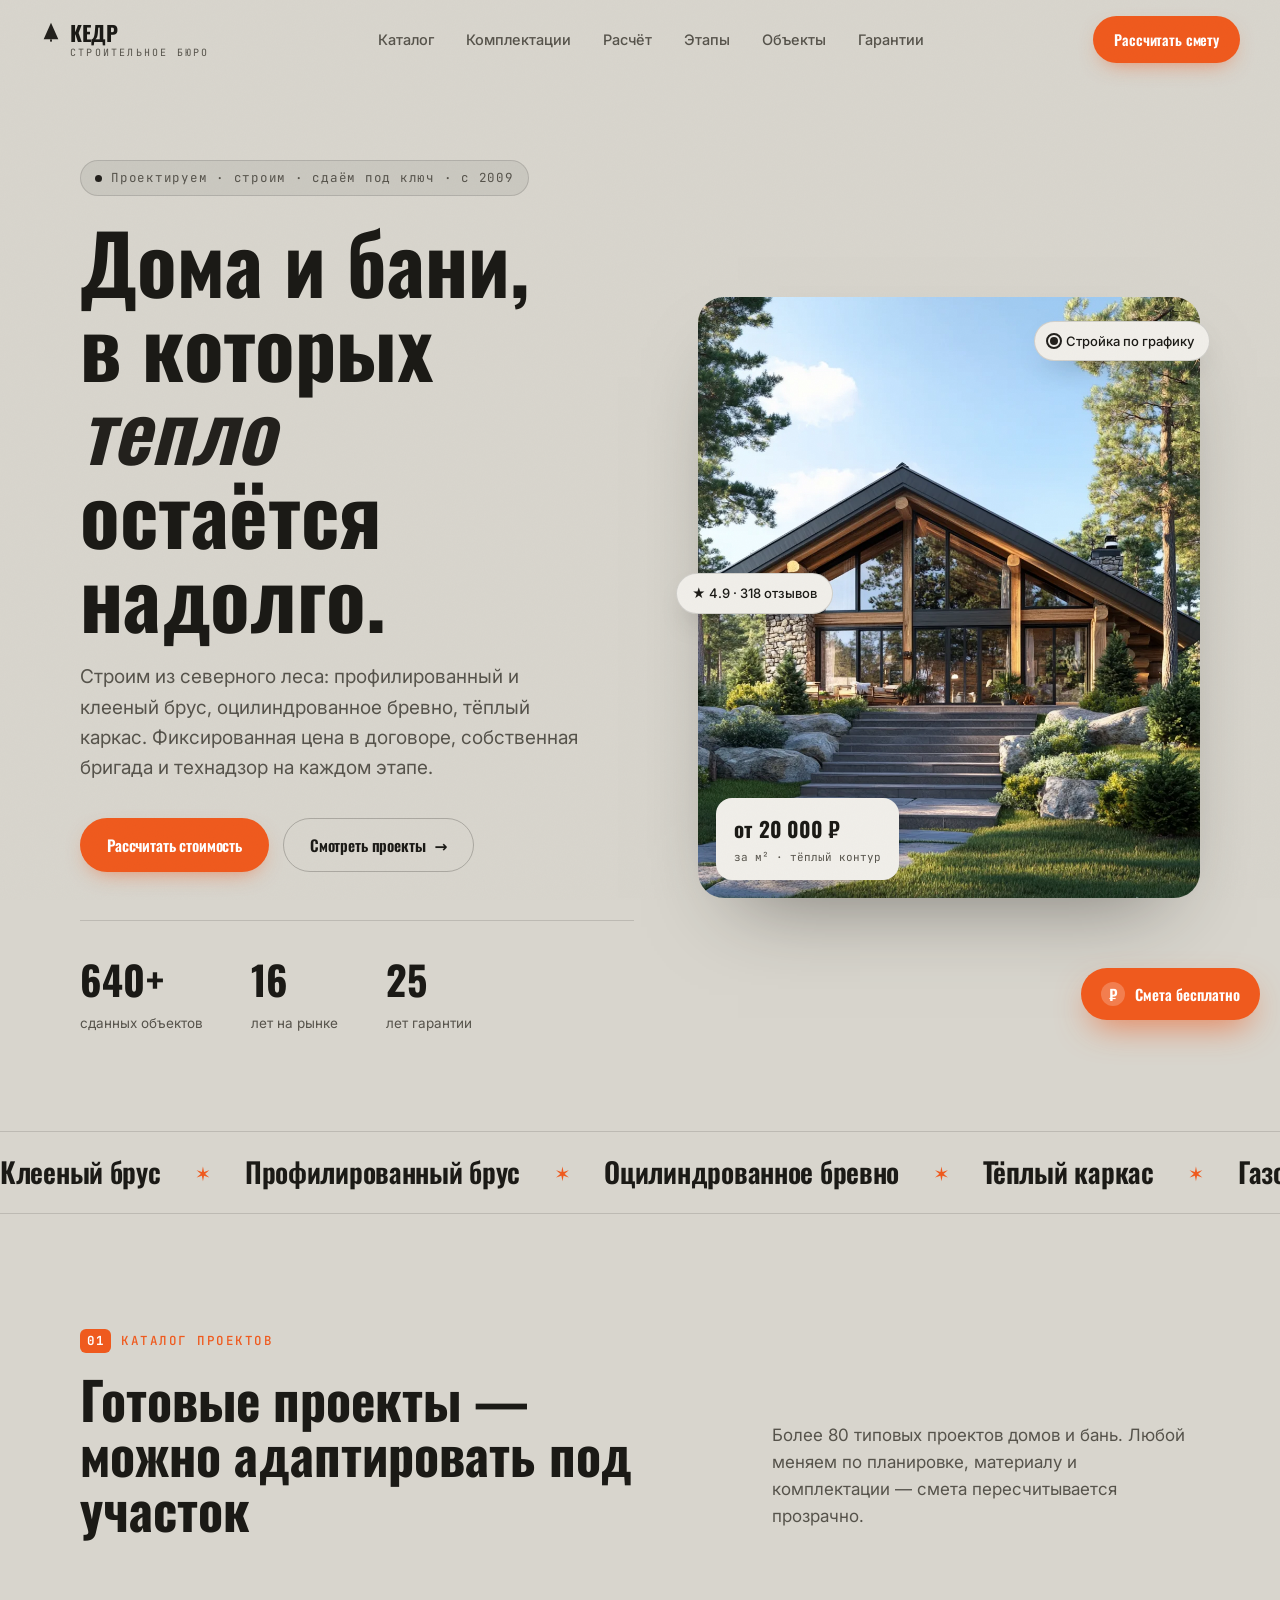
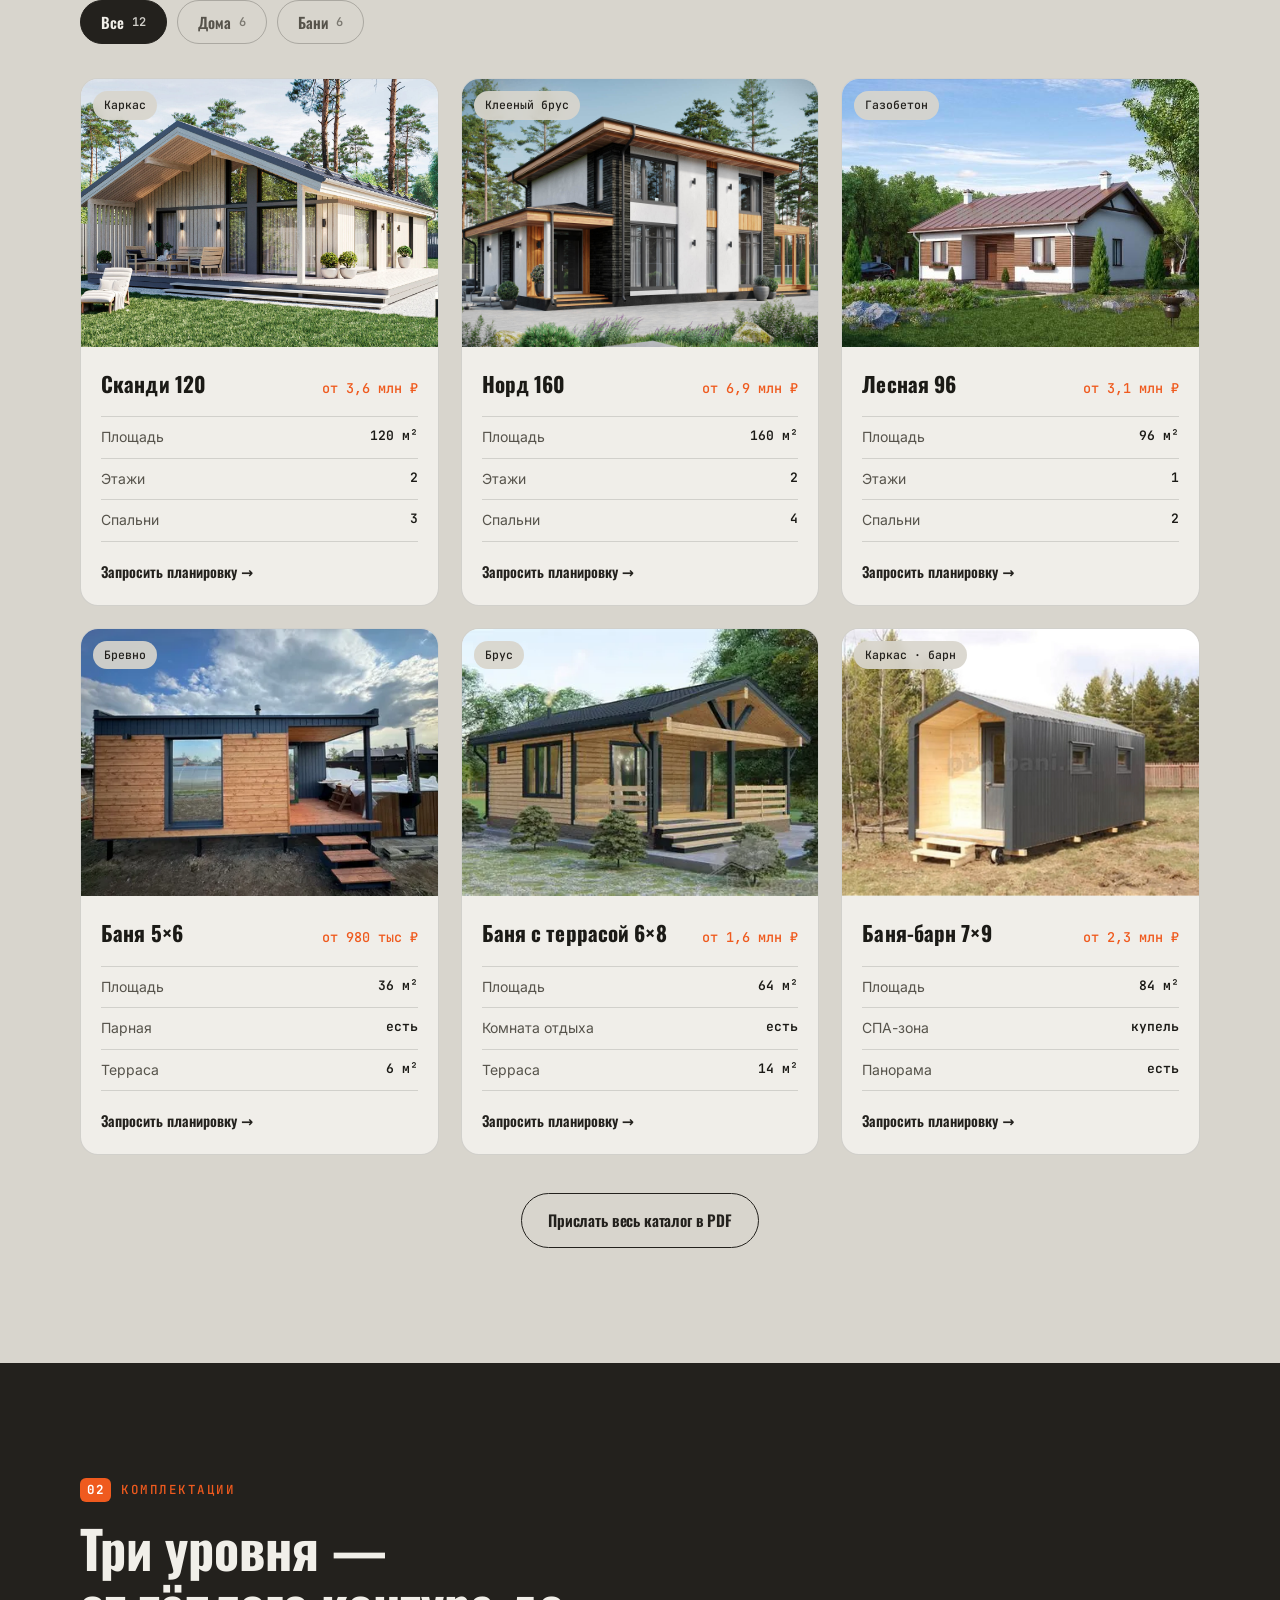
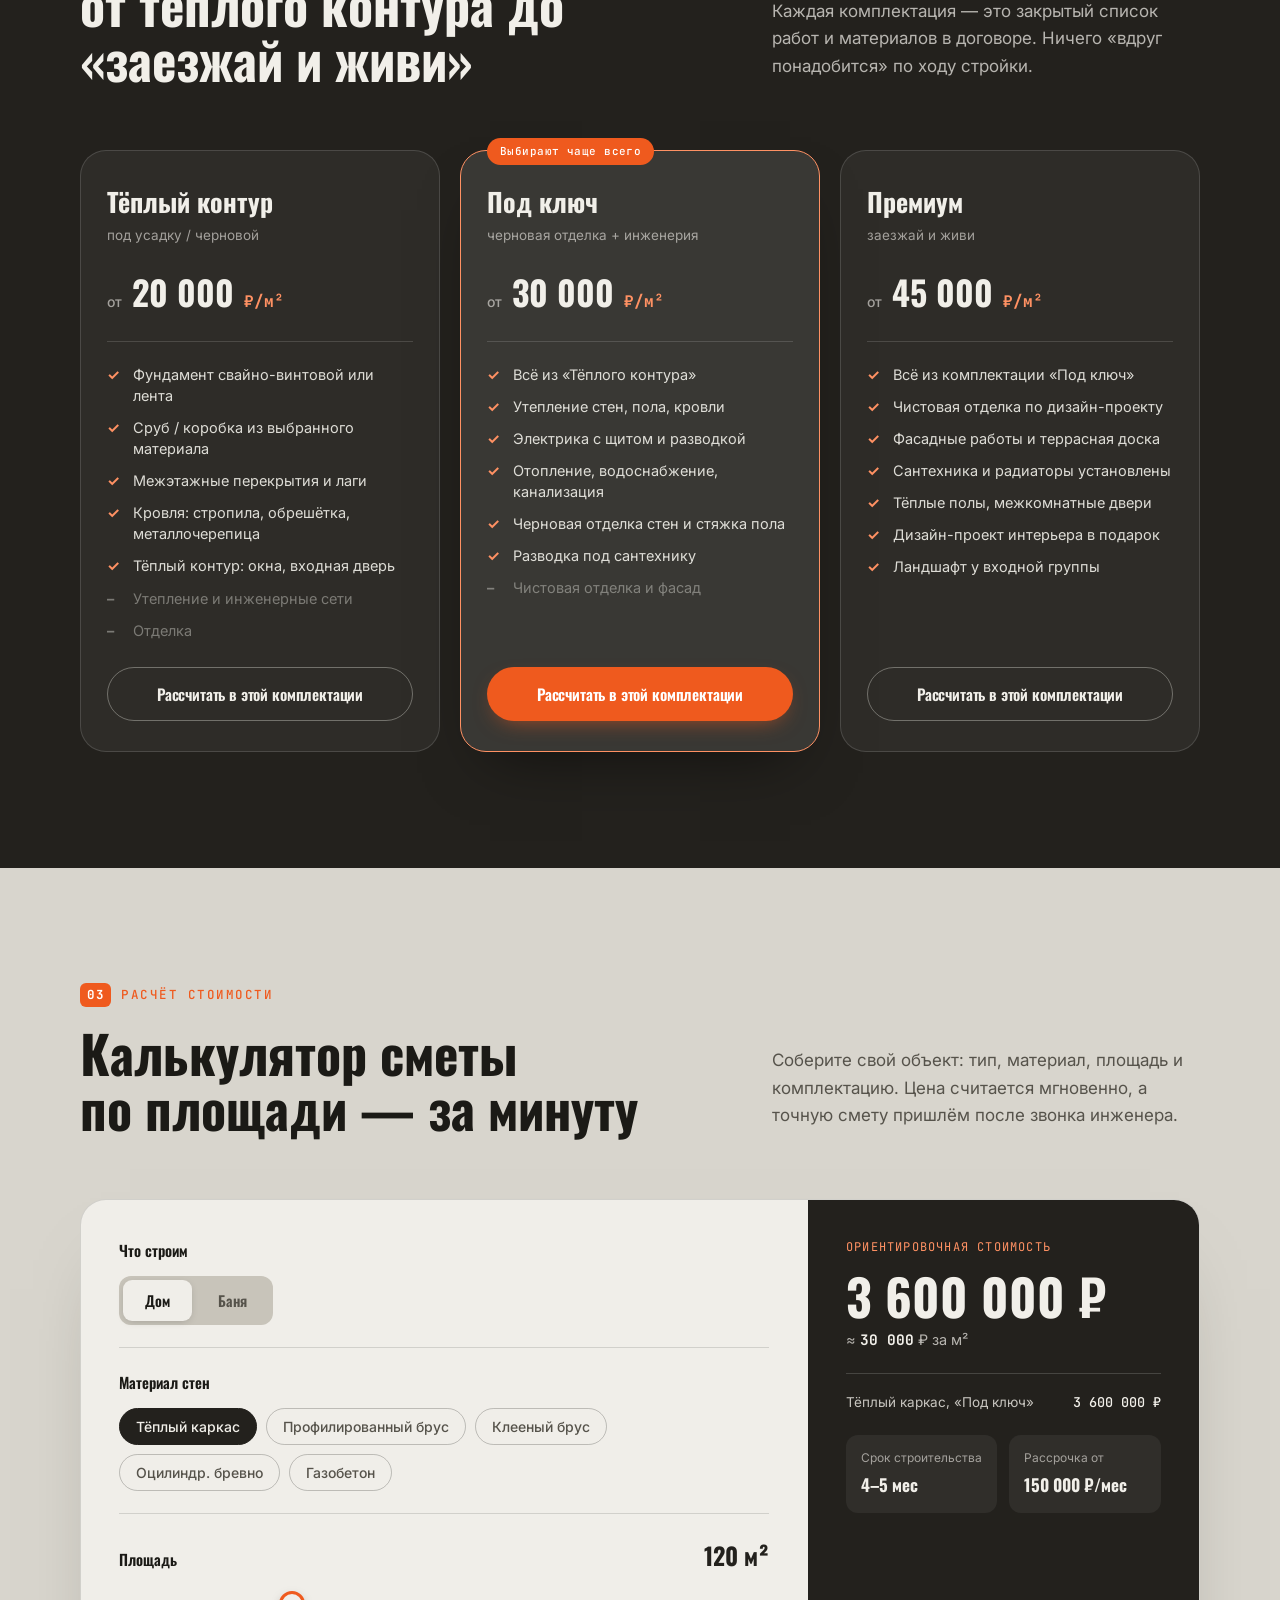
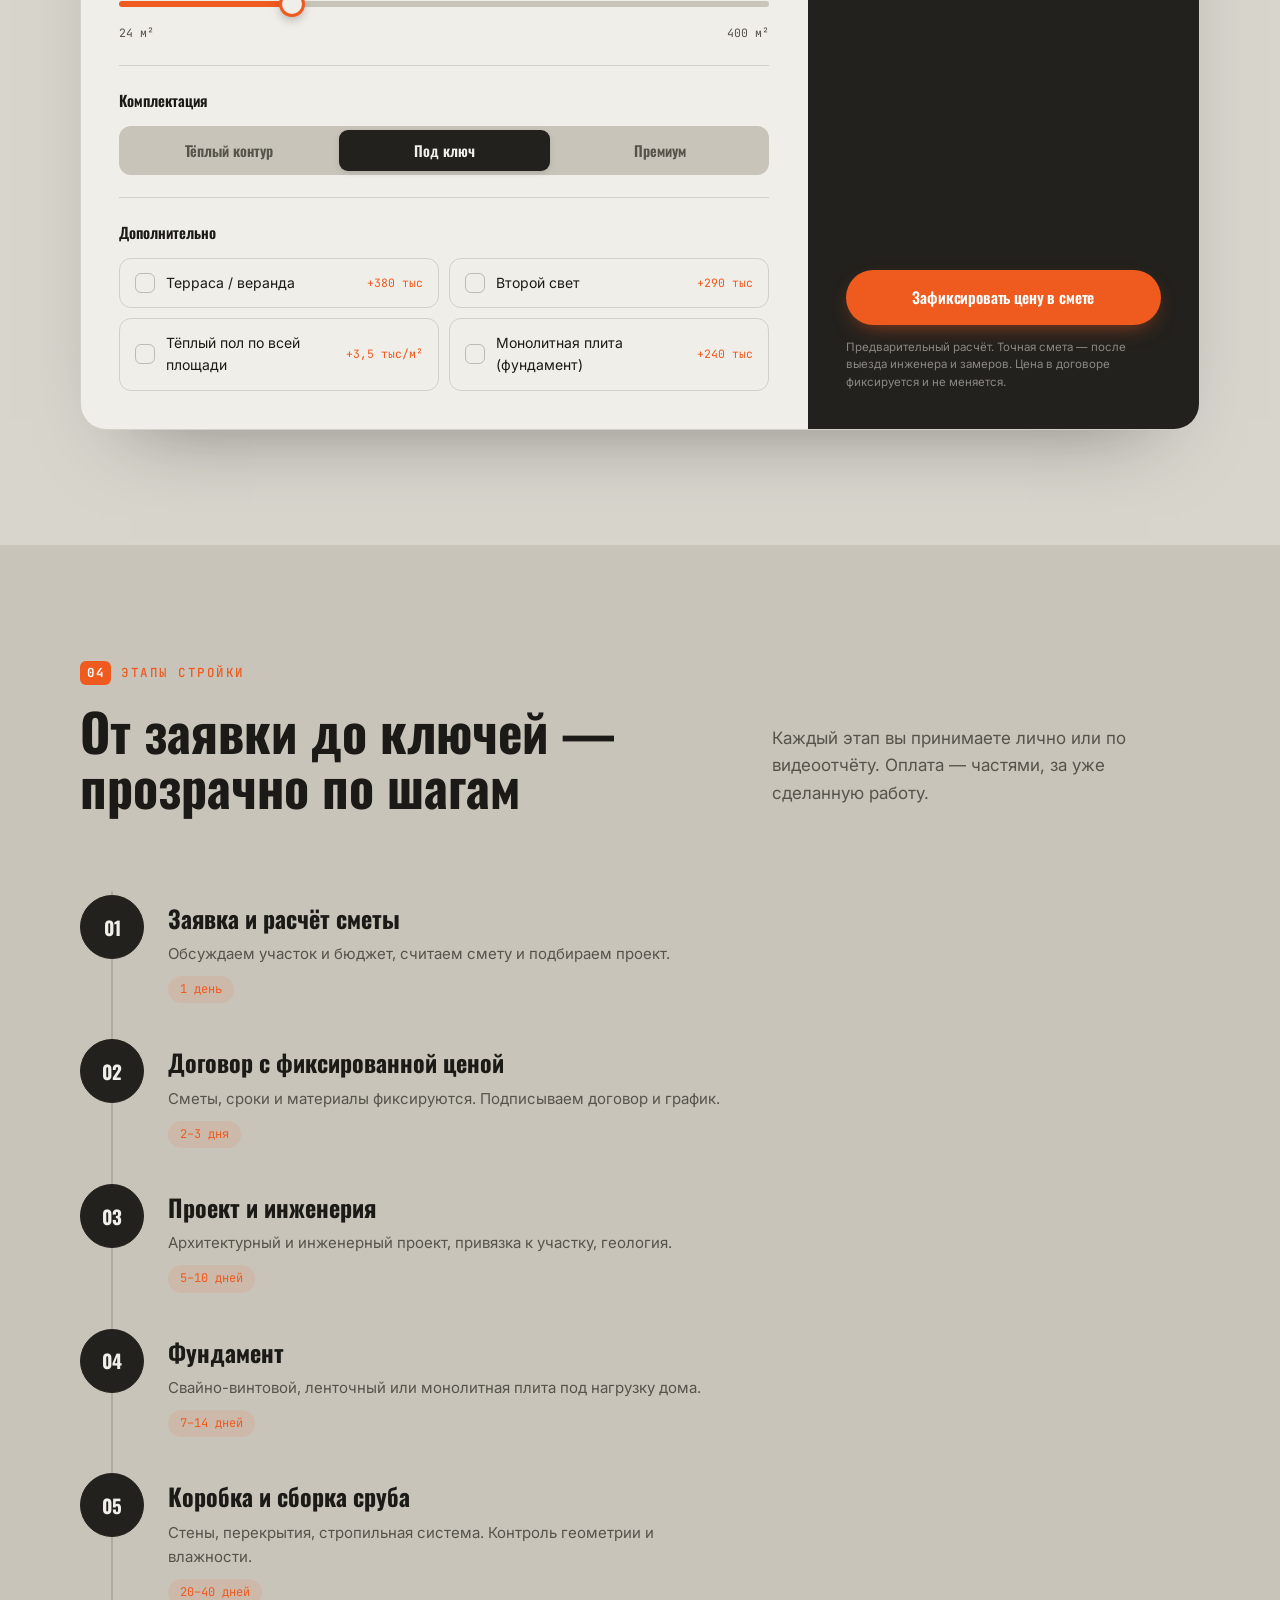
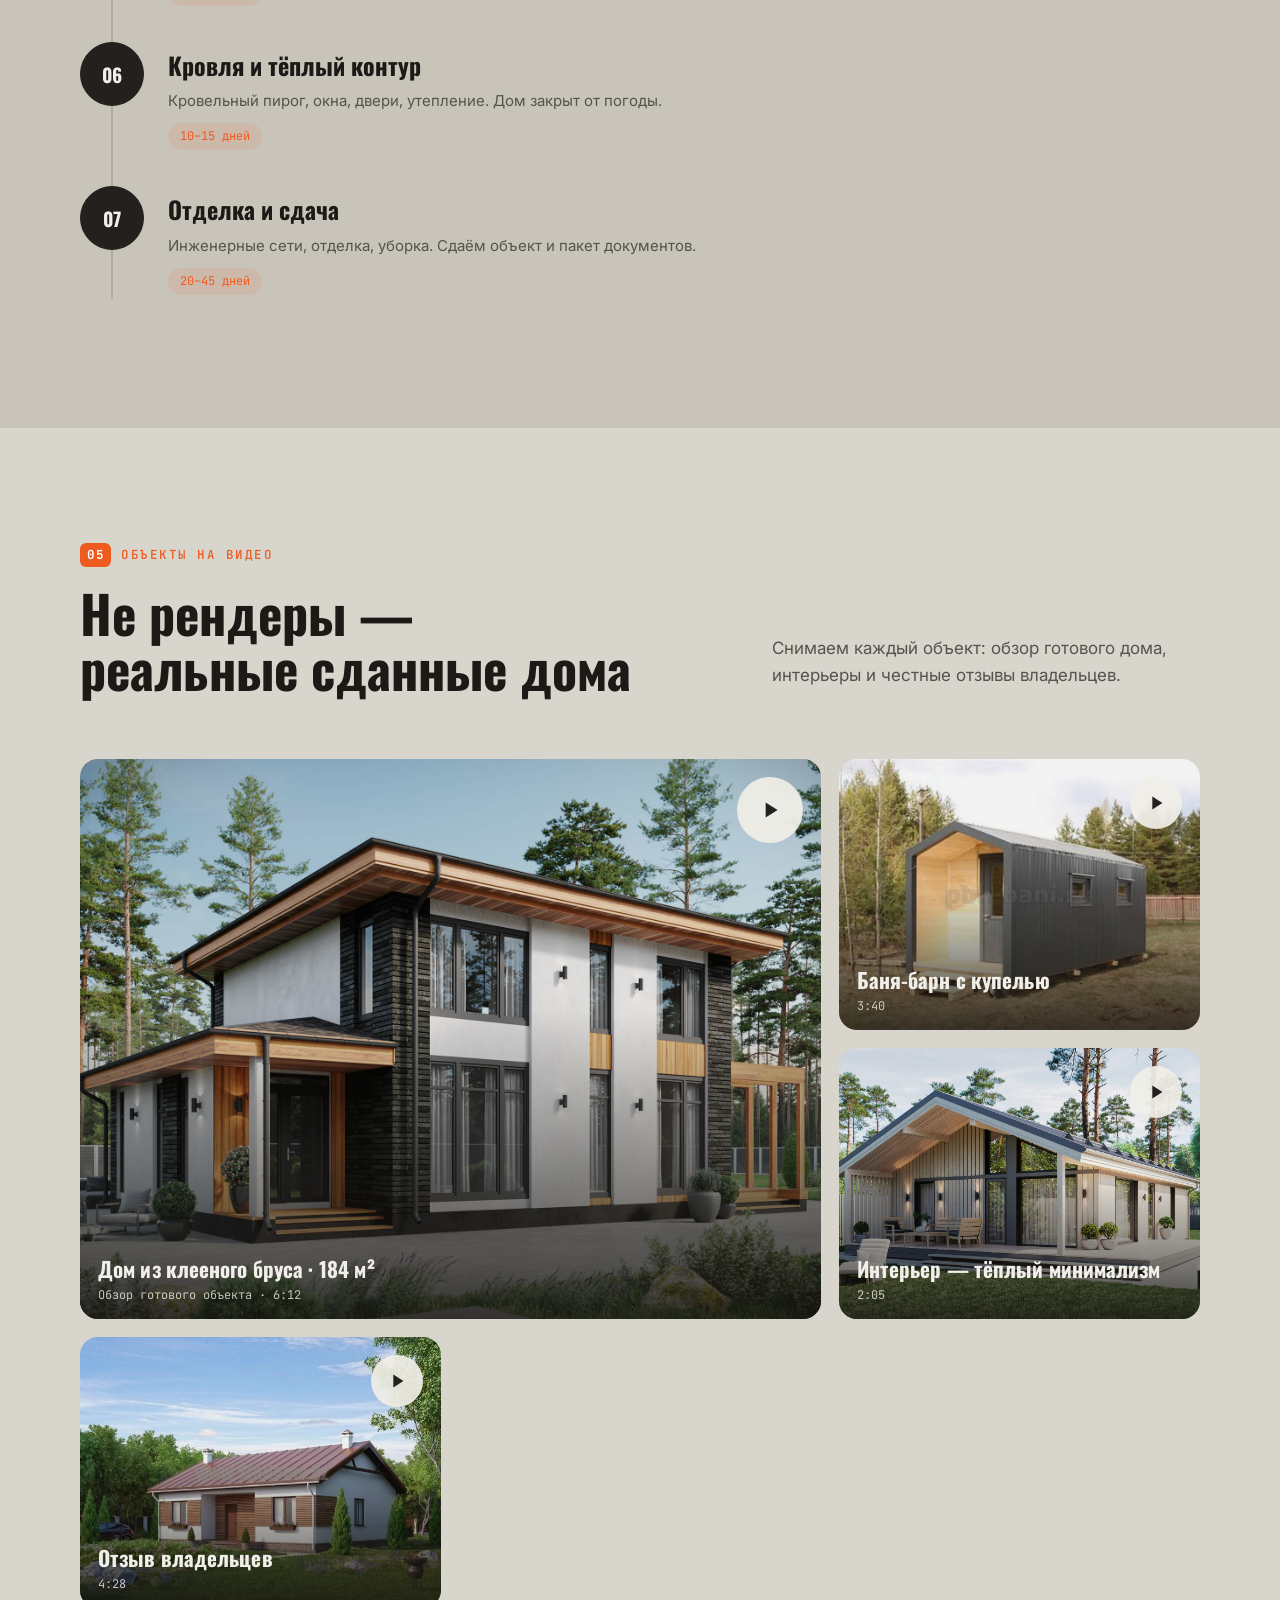
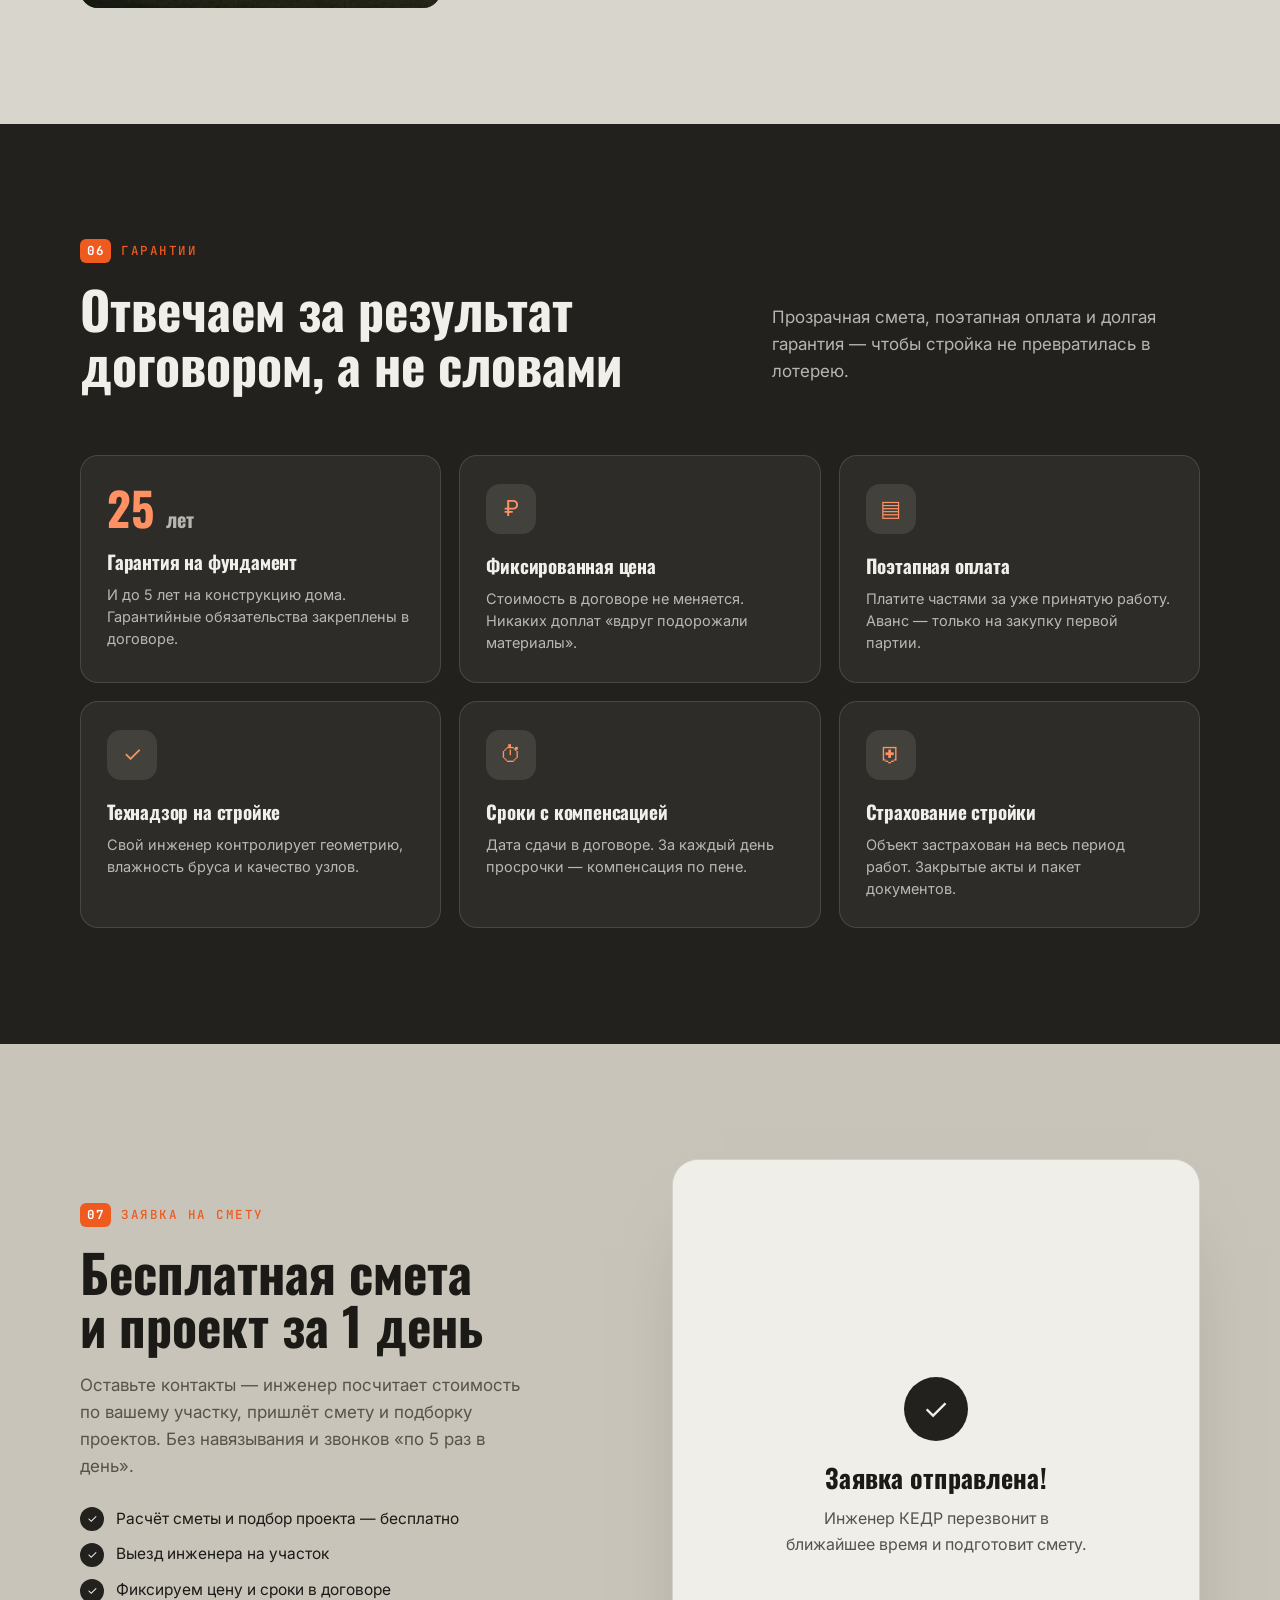
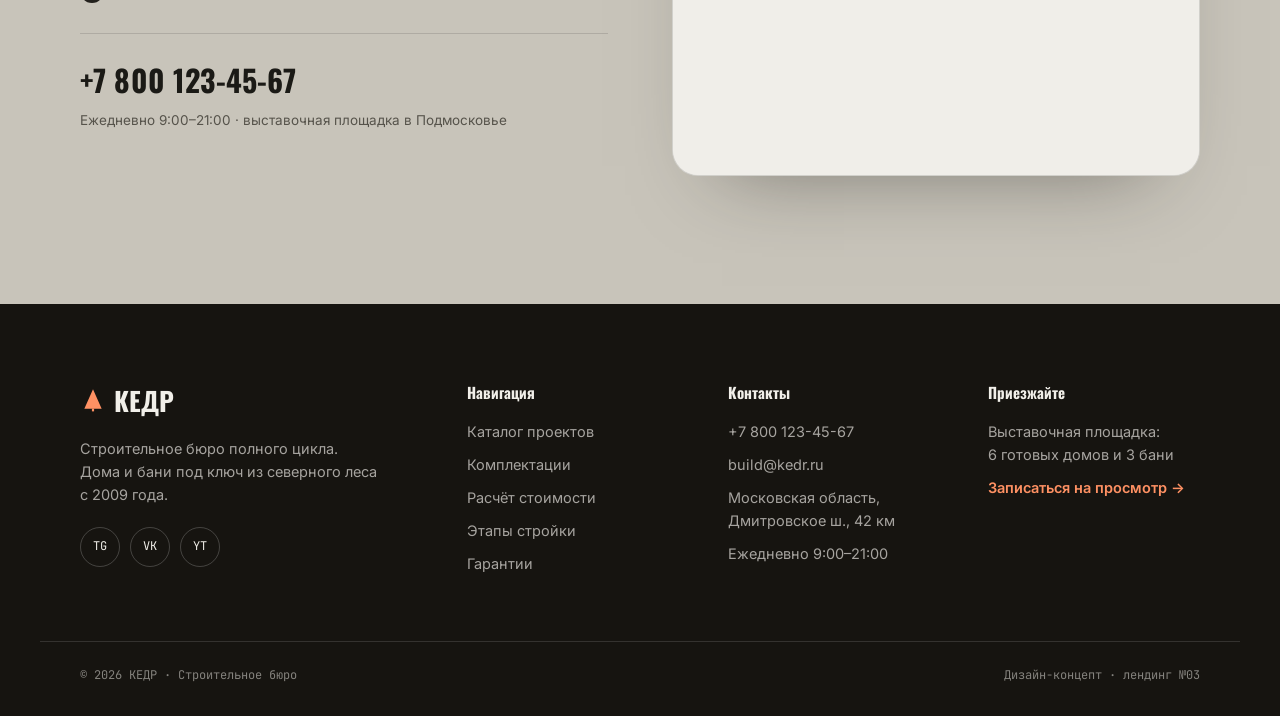
==== commit aef1fbfd: "Replace all KEDR photos with real images" ====
--- a/projects/kedr/index.html
+++ b/projects/kedr/index.html
@@ -88,7 +88,7 @@
 
     <div class="hero__media reveal">
       <div class="hero__frame">
-        <img src="https://loremflickr.com/1000/1200/cottage,wooden?lock=201" alt="Загородный дом из клееного бруса, построенный бюро КЕДР" loading="eager" />
+        <img src="img/hero.webp" alt="Загородный дом из клееного бруса, построенный бюро КЕДР" loading="eager" />
         <div class="hero__badge">
           <span class="hero__badge-num">от 20 000 ₽</span>
           <span class="hero__badge-cap">за м² · тёплый контур</span>
@@ -147,7 +147,7 @@
       <!-- HOUSES -->
       <article class="proj reveal" data-cat="house">
         <div class="proj__media">
-          <img src="https://loremflickr.com/900/650/cottage,scandinavian?lock=202" alt="Проект дома Сканди 120" loading="lazy" />
+          <img src="img/skandi-120.jpg" alt="Проект дома Сканди 120" loading="lazy" />
           <span class="proj__tag">Каркас</span>
         </div>
         <div class="proj__body">
@@ -166,7 +166,7 @@
 
       <article class="proj reveal" data-cat="house">
         <div class="proj__media">
-          <img src="https://loremflickr.com/900/650/house,modern?lock=203" alt="Проект дома Норд 160" loading="lazy" />
+          <img src="img/nord-160.jpg" alt="Проект дома Норд 160" loading="lazy" />
           <span class="proj__tag">Клееный брус</span>
         </div>
         <div class="proj__body">
@@ -185,7 +185,7 @@
 
       <article class="proj reveal" data-cat="house">
         <div class="proj__media">
-          <img src="https://loremflickr.com/900/650/cabin,forest?lock=204" alt="Проект дома Лесная 96" loading="lazy" />
+          <img src="img/lesnaya-96.jpg" alt="Проект дома Лесная 96" loading="lazy" />
           <span class="proj__tag">Газобетон</span>
         </div>
         <div class="proj__body">
@@ -205,7 +205,7 @@
       <!-- BATHS -->
       <article class="proj reveal" data-cat="bath">
         <div class="proj__media">
-          <img src="https://loremflickr.com/900/650/sauna?lock=205" alt="Проект бани 5 на 6" loading="lazy" />
+          <img src="img/banya-5x6.webp" alt="Проект бани 5 на 6" loading="lazy" />
           <span class="proj__tag">Бревно</span>
         </div>
         <div class="proj__body">
@@ -224,7 +224,7 @@
 
       <article class="proj reveal" data-cat="bath">
         <div class="proj__media">
-          <img src="https://loremflickr.com/900/650/sauna,wooden?lock=206" alt="Проект бани с террасой 6 на 8" loading="lazy" />
+          <img src="img/banya-terrasa-6x8.webp" alt="Проект бани с террасой 6 на 8" loading="lazy" />
           <span class="proj__tag">Брус</span>
         </div>
         <div class="proj__body">
@@ -243,7 +243,7 @@
 
       <article class="proj reveal" data-cat="bath">
         <div class="proj__media">
-          <img src="https://loremflickr.com/900/650/sauna,bath?lock=207" alt="Проект бани-барнхаус 7 на 9" loading="lazy" />
+          <img src="img/banya-barn-7x9.webp" alt="Проект бани-барнхаус 7 на 9" loading="lazy" />
           <span class="proj__tag">Каркас · барн</span>
         </div>
         <div class="proj__body">
@@ -508,26 +508,26 @@
     </div>
 
     <div class="video-grid">
-      <button class="vid vid--feature reveal" data-video data-title="Дом из клееного бруса, 184 м²" data-poster="https://loremflickr.com/1400/900/cottage,wooden?lock=208">
-        <img src="https://loremflickr.com/1400/900/cottage,wooden?lock=208" alt="Видеообзор дома из клееного бруса" loading="lazy" />
+      <button class="vid vid--feature reveal" data-video data-title="Дом из клееного бруса, 184 м²" data-poster="img/nord-160.jpg">
+        <img src="img/nord-160.jpg" alt="Видеообзор дома из клееного бруса" loading="lazy" />
         <span class="vid__play"><svg viewBox="0 0 24 24" width="26" height="26" aria-hidden="true"><path d="M8 5v14l11-7z" fill="currentColor"/></svg></span>
         <span class="vid__meta"><b>Дом из клееного бруса · 184 м²</b><i>Обзор готового объекта · 6:12</i></span>
       </button>
 
-      <button class="vid reveal" data-video data-title="Баня-барнхаус с купелью" data-poster="https://loremflickr.com/1000/700/sauna?lock=209">
-        <img src="https://loremflickr.com/1000/700/sauna?lock=209" alt="Видео бани-барнхаус" loading="lazy" />
+      <button class="vid reveal" data-video data-title="Баня-барнхаус с купелью" data-poster="img/banya-barn-7x9.webp">
+        <img src="img/banya-barn-7x9.webp" alt="Видео бани-барнхаус" loading="lazy" />
         <span class="vid__play"><svg viewBox="0 0 24 24" width="22" height="22" aria-hidden="true"><path d="M8 5v14l11-7z" fill="currentColor"/></svg></span>
         <span class="vid__meta"><b>Баня-барн с купелью</b><i>3:40</i></span>
       </button>
 
-      <button class="vid reveal" data-video data-title="Интерьер дома — тёплый минимализм" data-poster="https://loremflickr.com/1000/700/interior,wood?lock=210">
-        <img src="https://loremflickr.com/1000/700/interior,wood?lock=210" alt="Интерьер готового дома" loading="lazy" />
+      <button class="vid reveal" data-video data-title="Интерьер дома — тёплый минимализм" data-poster="img/skandi-120.jpg">
+        <img src="img/skandi-120.jpg" alt="Интерьер готового дома" loading="lazy" />
         <span class="vid__play"><svg viewBox="0 0 24 24" width="22" height="22" aria-hidden="true"><path d="M8 5v14l11-7z" fill="currentColor"/></svg></span>
         <span class="vid__meta"><b>Интерьер — тёплый минимализм</b><i>2:05</i></span>
       </button>
 
-      <button class="vid reveal" data-video data-title="Отзыв семьи Кузнецовых" data-poster="https://loremflickr.com/1000/700/cottage,house?lock=211">
-        <img src="https://loremflickr.com/1000/700/cottage,house?lock=211" alt="Видеоотзыв клиента" loading="lazy" />
+      <button class="vid reveal" data-video data-title="Отзыв семьи Кузнецовых" data-poster="img/lesnaya-96.jpg">
+        <img src="img/lesnaya-96.jpg" alt="Видеоотзыв клиента" loading="lazy" />
         <span class="vid__play"><svg viewBox="0 0 24 24" width="22" height="22" aria-hidden="true"><path d="M8 5v14l11-7z" fill="currentColor"/></svg></span>
         <span class="vid__meta"><b>Отзыв владельцев</b><i>4:28</i></span>
       </button>
